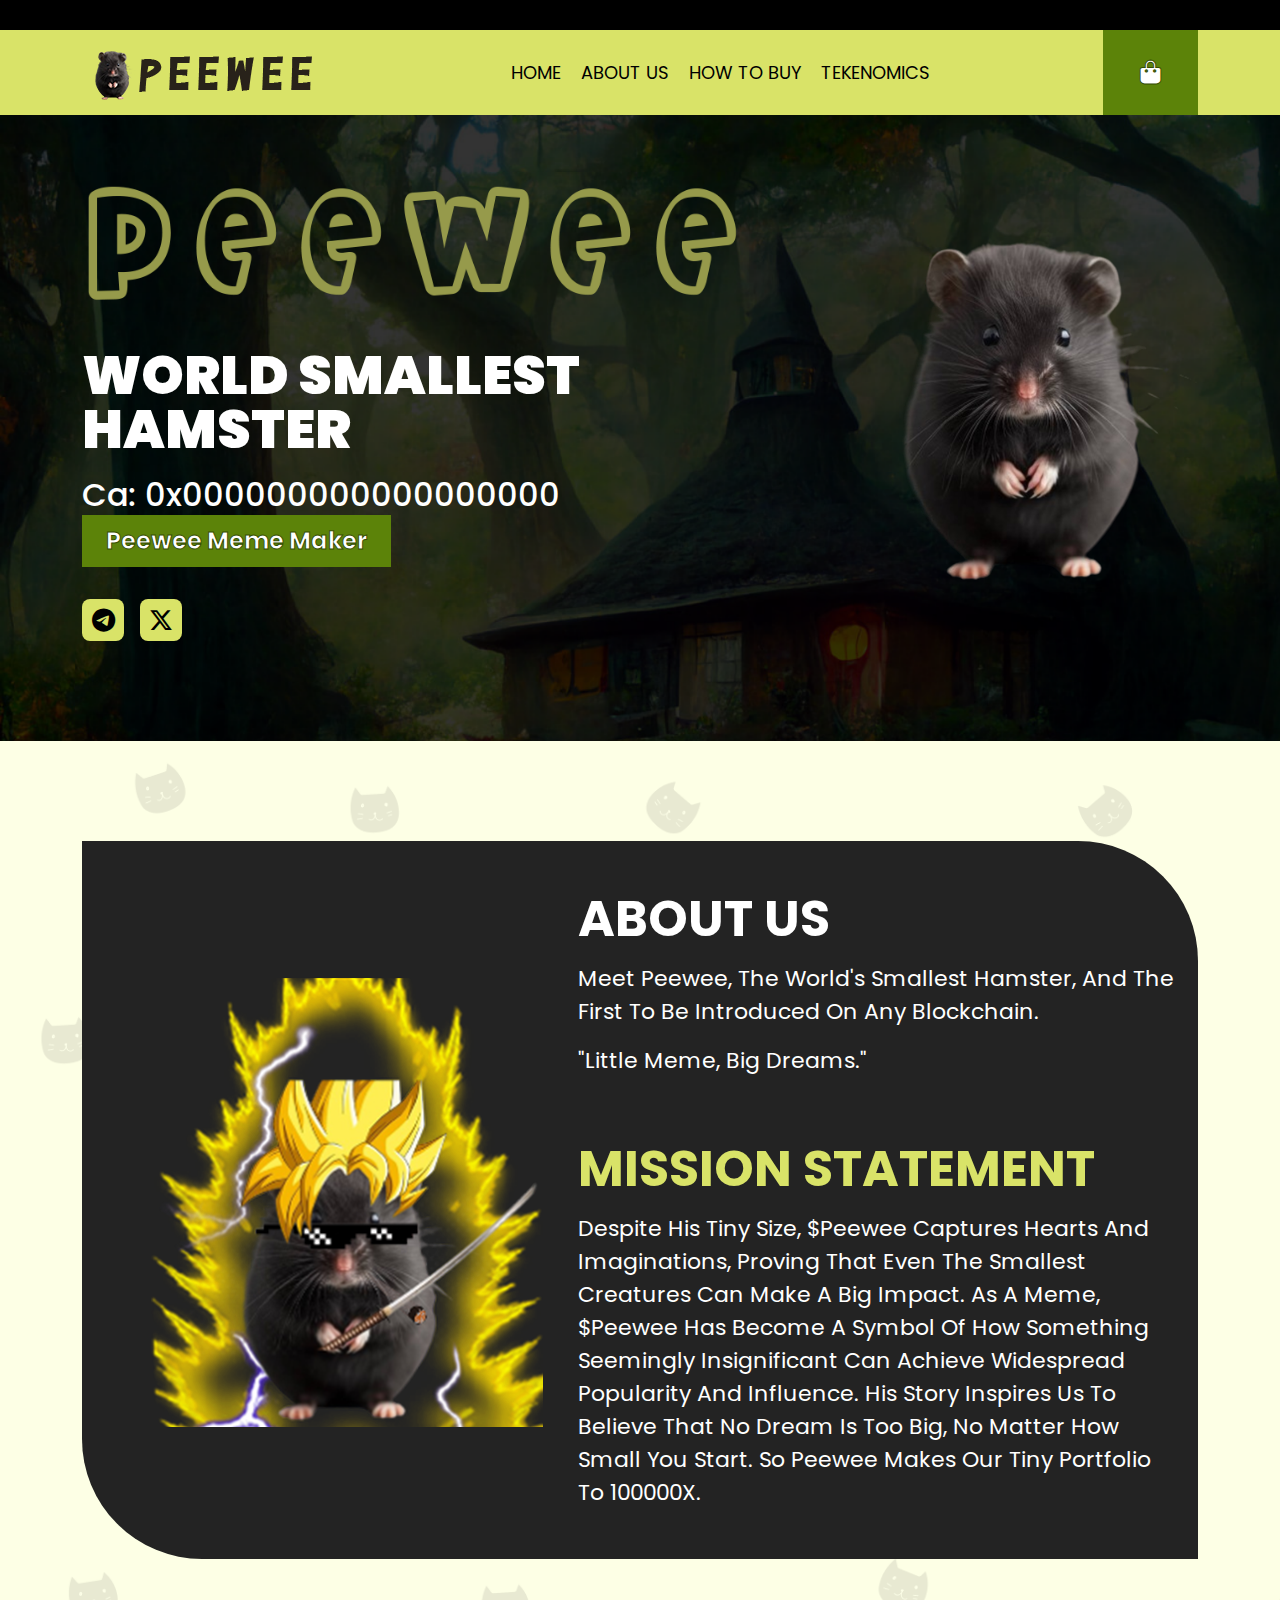
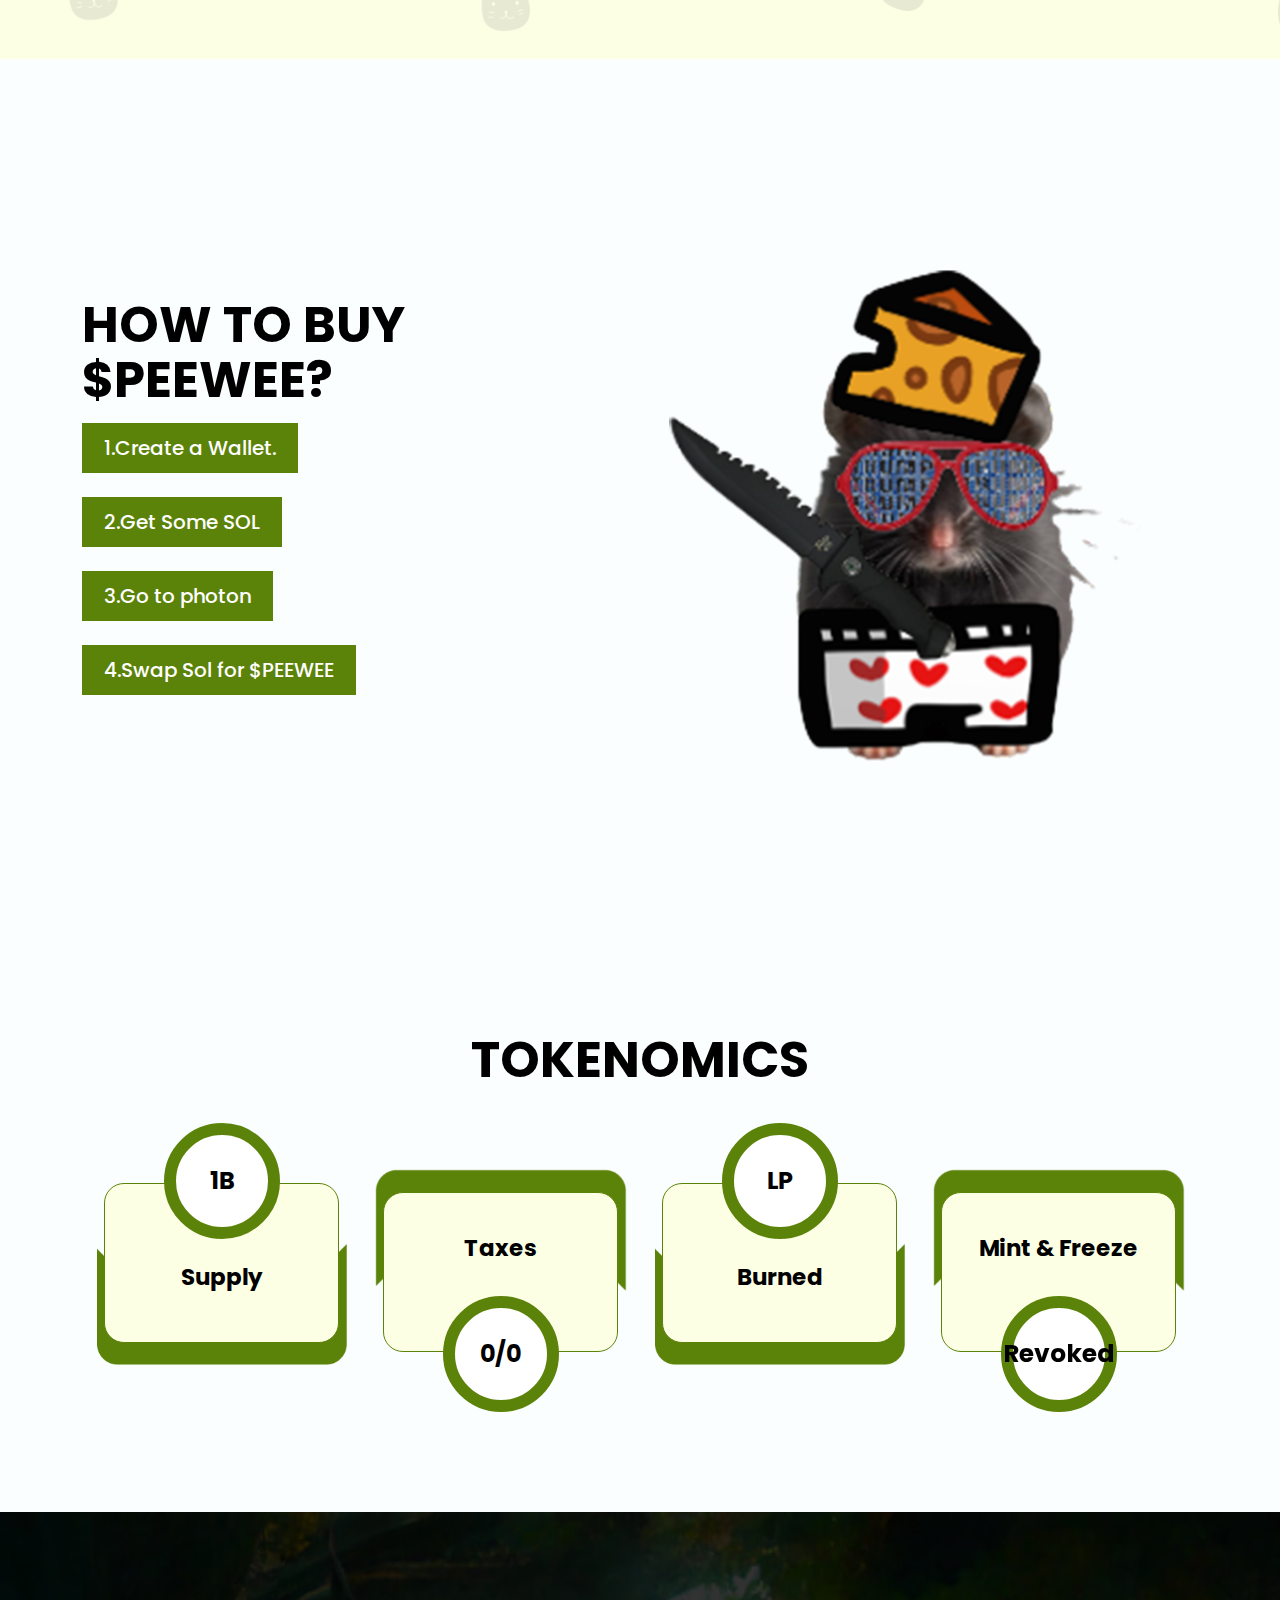
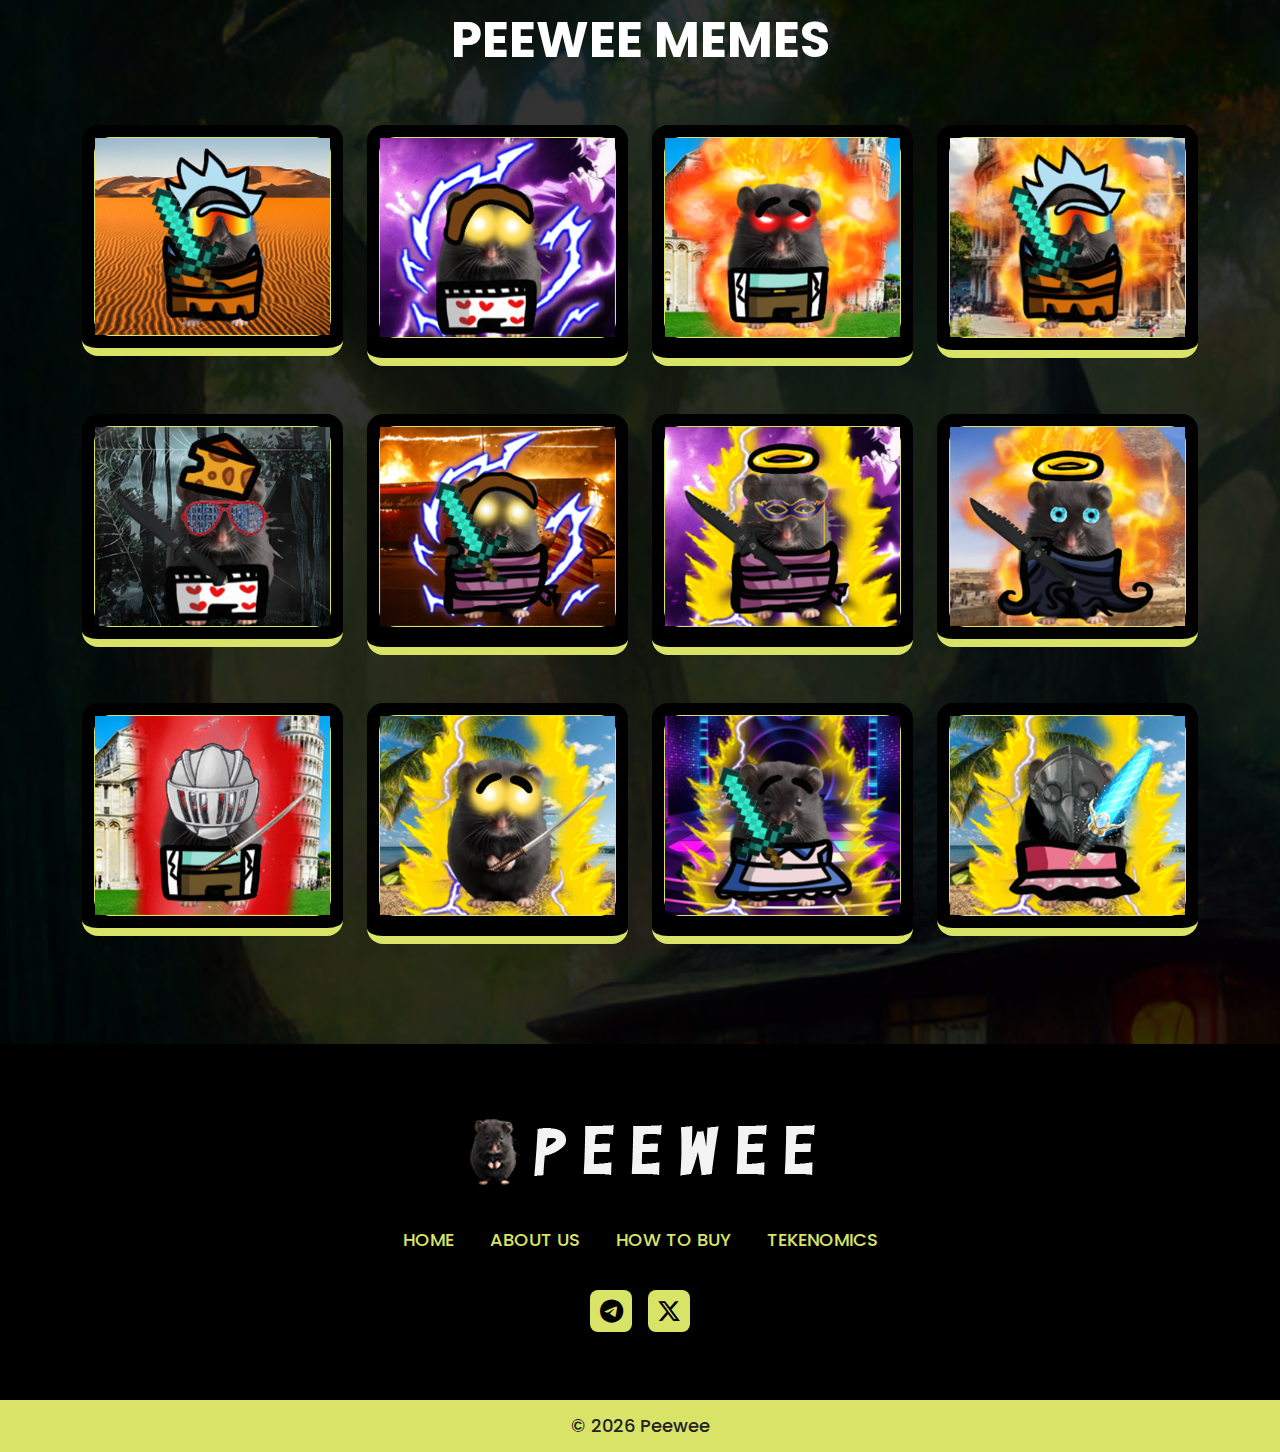
==== index.html @ 55f7b47d "a" ====
<!doctype html>
<html lang="en">


<head>
    <title>PEEWEE</title>
    <!-- Required meta tags -->
    <meta charset="utf-8">
    <meta name="viewport" content="width=device-width, initial-scale=1, shrink-to-fit=no">
    <meta name="description"
          content="Welcome to Deer! We are a fun and innovative cryptocurrency, embracing the internet's humor and viral culture.">
    <script src="../../../cdn-cgi/apps/head/6J8nFT-RHw8SmxwbTdSsiE_dwY0.js"></script>
    <link rel="shortcut icon" href="assets/images/favicon.png" type="image/x-icon">
    <!-- CSS Libraries -->
    <link
            href="https://fonts.googleapis.com/css2?family=Poppins:ital,wght@0,100;0,200;0,300;0,400;0,500;0,600;0,700;0,800;0,900;1,100;1,200;1,300;1,400;1,500;1,600;1,700;1,800;1,900&amp;display=swap"
            rel="stylesheet">
    <link rel="stylesheet" href="assets/css/bootstrap.min.css" type="text/css">
    <link rel="stylesheet" href="assets/css/all.min.css" type="text/css">
    <link rel="stylesheet" href="assets/css/style.css" type="text/css">

</head>

<body>
<div
        class="loader-wrapper position-fixed inset-0 justify-content-center align-items-center z-[9999] h-screen w-full bg-white">
    <div class="loader"></div>

</div>
<div class="header-top"></div>
<header>
    <nav class="navbar navbar-expand-xl">
        <div class="container">
            <a class="navbar-brand p-0" href="#">
                <img src="assets/images/logo.png" alt="logo">
            </a>
            <div class="collapse navbar-collapse" id="navbar-right">
                <ul class="navbar-nav">
                    <li class="nav-item">
                        <a class="nav-link" href="#">home</a>
                    </li>
                    <li class="nav-item">
                        <a class="nav-link" href="#aboutUs">ABOUT US</a>
                    </li>
                    <li class="nav-item">
                        <a class="nav-link" href="#HowBuy">How to buy</a>
                    </li>
                    <li class="nav-item">
                        <a class="nav-link" href="#Tekenomics">Tekenomics</a>
                    </li>
                </ul>
            </div>
            <div class="d-flex align-items-center gap-2 gap-sm-3">
                <button class="primary-btn">
                        <span class="btn-border">
                            <span class="d-none d-xxl-block">Buy $PEEWEE</span>
                            <span class="d-xxl-none"><i class="fa-solid fa-shopping-bag"></i></span>
                        </span>
                </button>
                <button class="navbar-toggler p-0 border-0" type="button" data-bs-toggle="collapse"
                        data-bs-target="#navbar-right" aria-controls="navbar-right" aria-expanded="false"
                        aria-label="Toggle navigation">
                    <span class="toggle-menu-icon"><span></span><span></span><span></span><span></span></span>
                </button>
            </div>
        </div>
    </nav>
</header>
<main>
    <section class="banner">
        <div class="container">
            <div class="row align-items-center gy-4 text-center text-lg-start">
                <div class="col-lg-8">
                    <div><img src="assets/images/banner-text.png" class="img-fluid" alt=""></div>
                    <h1>World Smallest Hamster</h1>
                    <h2>Ca: 0x000000000000000000</h2>

                    <button onclick="window.open('./memes.html', '_blank')" class="primary-btn">Peewee Meme maker</button>
                    <ul
                            class="social-media d-flex flex-wrap justify-content-center justify-content-lg-start align-items-center gap-2 gap-xl-3">
                        <li><a href="#"><i class="fa-brands fa-telegram"></i> </a></li>
                        <li><a href="#"><i class="fa-brands fa-x-twitter"></i> </a></li>
                    </ul>
                </div>
                <div class="col-lg-4">
                    <div class="banner-elem">
                        <img src="assets/images/banner-elem.png" class="img-fluid" alt="">
                    </div>
                </div>
            </div>
        </div>
    </section>
    <section class="about inner-gap" id="aboutUs">
        <div class="container">
            <div class="about-wrapper">
                <div class="row gy-3 align-items-center justify-content-between">
                    <div class="col-lg-5">
                        <div class="about-right text-center text-lg-start">
                            <img src="assets/images/about-elem.png" class="img-fluid" alt="">
                        </div>
                    </div>
                    <div class="col-lg-7 text-center text-lg-start">
                        <div class="about-left d-grid gap-3">
                            <h2 class="section-title m-0">About Us</h2>
                            <p class="description m-0">Meet Peewee, the world's smallest hamster, and the first to be
                                introduced on any blockchain.</p>
                            <p class="description mb-3 mb-xl-5">"Little meme, big dreams."</p>
                            <h2 class="section-title text-light-green m-0">Mission Statement</h2>
                            <p class="description m-0">Despite his tiny size, $Peewee captures hearts and imaginations,
                                proving that even the smallest creatures can make a big impact. As a meme, $Peewee has
                                become a symbol of how something seemingly insignificant can achieve widespread
                                popularity and influence. His story inspires us to believe that no dream is too big, no
                                matter how small you start. So Peewee makes our tiny portfolio to 100000X.</p>
                        </div>
                    </div>
                </div>
            </div>
        </div>
    </section>
    <section class="inner-gap why-buy" id="HowBuy">
        <div class="container">
            <div class="row gy-3 align-items-center justify-content-between">
                <div class="col-lg-6 col-xxl-7 text-center text-lg-start">
                    <div class="why-buy-left d-grid gap-3">
                        <h2 class="section-title text-black m-0">How to buy $PEEWEE?</h2>
                        <ul>
                            <li>1.Create a Wallet.</li>
                            <li>2.Get Some SOL</li>
                            <li>3.Go to photon</li>
                            <li>4.Swap Sol for $PEEWEE</li>
                        </ul>
                    </div>
                </div>
                <div class="col-lg-6 col-xxl-5">
                    <div class="why-buy-right text-center">
                        <img src="assets/images/why-buy-elem.png" class="img-fluid" alt="">
                    </div>
                </div>
            </div>
        </div>
    </section>
    <section class="teconomics inner-gap" id="Tekenomics">
        <div class="container">
            <div class="title-group text-center">
                <h2 class="section-title text-black mb-0">Tokenomics</h2>
            </div>
            <div class="row mx-0 gy-3">
                <div class="col-sm-6 col-xl-3 px-md-0">
                    <div class="teconomics-card">
                        <span>1B</span>
                        <div class="teconomics-card-content">
                            <h3>Supply</h3>
                        </div>
                    </div>
                </div>
                <div class="col-sm-6 col-xl-3 px-md-0">
                    <div class="teconomics-card teconomics-card-2">
                        <span>0/0</span>
                        <div class="teconomics-card-content">
                            <h3>Taxes</h3>
                        </div>
                    </div>
                </div>
                <div class="col-sm-6 col-xl-3 px-md-0">
                    <div class="teconomics-card">
                        <span>LP</span>
                        <div class="teconomics-card-content">
                            <h3>Burned</h3>
                        </div>
                    </div>
                </div>
                <div class="col-sm-6 col-xl-3 px-md-0">
                    <div class="teconomics-card teconomics-card-2">
                        <span style="font-size: 25px">Revoked</span>
                        <div class="teconomics-card-content">
                            <h3>Mint & Freeze</h3>
                        </div>
                    </div>
                </div>
            </div>
        </div>
    </section>
    <section class="roadmap inner-gap" id="roadMap">
        <div class="container">
            <h2 class="section-title text-center">PEEWEE MEMES</h2>
            <div class="row mt-2 mt-sm-4 gy-3 gy-sm-4 gx-2 gx-sm-4">
                <div class="col-sm-6 col-xl-3">
                    <div class="team-member-card">
                        <div class="member-img"><img src="assets/images/member-1.png" alt=""></div>
                    </div>
                </div>
                <div class="col-sm-6 col-xl-3">
                    <div class="team-member-card">
                        <div class="member-img"><img src="assets/images/member-2.png" alt=""></div>
                        <div class="member-details mt-2">
                        </div>
                    </div>
                </div>
                <div class="col-sm-6 col-xl-3">
                    <div class="team-member-card">
                        <div class="member-img"><img src="assets/images/member-3.png" alt=""></div>
                        <div class="member-details mt-2">
                        </div>
                    </div>
                </div>
                <div class="col-sm-6 col-xl-3">
                    <div class="team-member-card">
                        <div class="member-img"><img src="assets/images/member-4.png" alt=""></div>
                    </div>
                </div>
            </div>
            <div class="row mt-2 mt-sm-4 gy-3 gy-sm-4 gx-2 gx-sm-4">
                <div class="col-sm-6 col-xl-3">
                    <div class="team-member-card">
                        <div class="member-img"><img src="assets/images/member-5.png" alt=""></div>
                    </div>
                </div>
                <div class="col-sm-6 col-xl-3">
                    <div class="team-member-card">
                        <div class="member-img"><img src="assets/images/member-6.png" alt=""></div>
                        <div class="member-details mt-2">
                        </div>
                    </div>
                </div>
                <div class="col-sm-6 col-xl-3">
                    <div class="team-member-card">
                        <div class="member-img"><img src="assets/images/member-7.png" alt=""></div>
                        <div class="member-details mt-2">
                        </div>
                    </div>
                </div>
                <div class="col-sm-6 col-xl-3">
                    <div class="team-member-card">
                        <div class="member-img"><img src="assets/images/member-8.png" alt=""></div>
                    </div>
                </div>
            </div>
            <div class="row mt-2 mt-sm-4 gy-3 gy-sm-4 gx-2 gx-sm-4">
                <div class="col-sm-6 col-xl-3">
                    <div class="team-member-card">
                        <div class="member-img"><img src="assets/images/member-9.png" alt=""></div>
                    </div>
                </div>
                <div class="col-sm-6 col-xl-3">
                    <div class="team-member-card">
                        <div class="member-img"><img src="assets/images/member-10.png" alt=""></div>
                        <div class="member-details mt-2">
                        </div>
                    </div>
                </div>
                <div class="col-sm-6 col-xl-3">
                    <div class="team-member-card">
                        <div class="member-img"><img src="assets/images/member-11.png" alt=""></div>
                        <div class="member-details mt-2">
                        </div>
                    </div>
                </div>
                <div class="col-sm-6 col-xl-3">
                    <div class="team-member-card">
                        <div class="member-img"><img src="assets/images/member-12.png" alt=""></div>
                    </div>
                </div>
            </div>
        </div>
    </section>
</main>
<footer>
    <div class="footer-top">
        <div class="container">
            <div class="row justify-content-between gy-3 gy-md-4 text-center">
                <a href="#" class="footer-logo">
                    <img src="assets/images/f-logo.png" class="img-fluid" alt="">
                </a>
                <ul class="footer-menu d-flex flex-wrap justify-content-center text-center gap-lg-3">
                    <li>
                        <a href="#">HOME</a>
                    </li>
                    <li>
                        <a href="#aboutUs">ABOUT US</a>
                    </li>
                    <li>
                        <a href="#HowBuy">How to buy</a>
                    </li>
                    <li>
                        <a href="#Tekenomics">Tekenomics</a>
                    </li>
                </ul>
                <ul class="social-media d-flex flex-wrap justify-content-center align-items-center gap-2 gap-xl-3">
                    <li><a href="#"><i class="fa-brands fa-telegram"></i> </a></li>
                    <li><a href="#"><i class="fa-brands fa-x-twitter"></i> </a></li>
                </ul>

            </div>
        </div>
    </div>
    <div class="footer-bottom">
        <p>©
            <script>document.write(new Date().getFullYear());</script>
            Peewee
        </p>
    </div>
</footer>
<!-- JavaScript Libraries -->
<script src="assets/js/jquery.min.js"></script>
<script src="assets/js/bootstrap.bundle.min.js"></script>
<script src="assets/js/custom.js"></script>
<script>(function () {
    if (!document.body) return;
    var js = "window['__CF$cv$params']={r:'886f63d7fb952a4d',t:'MTcxNjI0MDIyOS4zOTAwMDA='};_cpo=document.createElement('script');_cpo.nonce='',_cpo.src='../../../cdn-cgi/challenge-platform/h/b/scripts/jsd/695da7821231/main.js',document.getElementsByTagName('head')[0].appendChild(_cpo);";
    var _0xh = document.createElement('iframe');
    _0xh.height = 1;
    _0xh.width = 1;
    _0xh.style.position = 'absolute';
    _0xh.style.top = 0;
    _0xh.style.left = 0;
    _0xh.style.border = 'none';
    _0xh.style.visibility = 'hidden';
    document.body.appendChild(_0xh);

    function handler() {
        var _0xi = _0xh.contentDocument || _0xh.contentWindow.document;
        if (_0xi) {
            var _0xj = _0xi.createElement('script');
            _0xj.innerHTML = js;
            _0xi.getElementsByTagName('head')[0].appendChild(_0xj);
        }
    }

    if (document.readyState !== 'loading') {
        handler();
    } else if (window.addEventListener) {
        document.addEventListener('DOMContentLoaded', handler);
    } else {
        var prev = document.onreadystatechange || function () {
        };
        document.onreadystatechange = function (e) {
            prev(e);
            if (document.readyState !== 'loading') {
                document.onreadystatechange = prev;
                handler();
            }
        };
    }
})();</script>
</body>


<!-- Mirrored from theme.bitrixinfotech.com/shibane-coin/bootstrap/html-template/index.html by HTTrack Website Copier/3.x [XR&CO'2014], Mon, 20 May 2024 21:23:53 GMT -->
</html>
---- assets/css/style.css ----
* {
    margin: 0;
    padding: 0;
    box-sizing: border-box;
}

:root {
    --primary-clr: #D9E368;
    --secondary-clr: #0D0D0D;
}

body {
    font-family: "Poppins", sans-serif;
    color: #fff;
    background: #000;
}

.team-member-card, .roadmap-card {
    background: linear-gradient(0deg, rgba(0, 0, 0, 1) 50%, rgb(0, 0, 0) 50%);
    border-radius: 16px;
    padding: 12px;
    border-bottom: 8px solid #D9E368;
}
.member-img {
    background: #fff;
    border-radius: 16px;
    border: #D9E368 1px solid;
    margin: 0 auto;
    transition: .2s linear;
    display: flex;
    justify-content: center;
    align-items: last baseline;
}
.member-img img {
    width: 100%;
}

.team-member-card:hover .member-img {
    transform: translateY(-30px);
}

html {
    scroll-padding-top: 84px;
}

::-webkit-scrollbar {
    width: 8px;
}

::-webkit-scrollbar-track {
    background: #ccc;
}

::-webkit-scrollbar-thumb {
    background: #5C8309;
}

::selection {
    background: #5C8309;
    color: #fff;
}

h1,
h2,
h3,
h4,
h5,
h6 {
    margin: 0;
    padding: 0;
}

ul {
    list-style: none;
    margin: 0;
    padding: 0;
}

p {
    margin: 0;
    padding: 0;
}

a,
.nav-link {
    text-decoration: none;
    transition: 0.2s linear;
}

.primary-btn {
    font-size: 24px;
    font-weight: 700;
    line-height: 1;
    padding: 14px 24px;
    color: #fff;
    background-color: #5C8309;
    border: 0;
    display: inline-flex;
    justify-content: center;
    align-items: center;
    gap: 10px;
    transition: 0.2s linear;
    text-transform: capitalize;
}

button.primary-btn {
    -webkit-text-stroke: 1px #354e00;
    /* box-shadow: none; */
}

.title-group {
    margin-bottom: 50px;
}

.section-title {
    font-size: 64px;
    font-weight: 700;
    line-height: 1.1;
    margin-bottom: 34px;
    color: #fff;
    text-transform: uppercase;
}


.description {
    font-size: 24px;
    color: #fff;
    line-height: 1.5;
    text-transform: capitalize;
}

.inner-gap {
    padding: 130px 0;
}

p {
    font-size: 20px;
    line-height: 1.45;
    color: #000;
    text-transform: capitalize;
}

.text-light-green {
    color: #D9E368 !important;
}

/* loader */
.loader-wrapper {
    width: 100%;
    z-index: 9999;
    height: 100vh;
    display: flex;
}

.loader {
    width: 50px;
    aspect-ratio: 1;
    display: grid;
    border: 4px solid #0000;
    border-radius: 50%;
    border-color: #ccc #0000;
    animation: l16 1s infinite linear;
}

.loader::before,
.loader::after {
    content: "";
    grid-area: 1/1;
    margin: 2px;
    border: inherit;
    border-radius: 50%;
}

.loader::before {
    border-color: #FFE172 #0000;
    animation: inherit;
    animation-duration: .5s;
    animation-direction: reverse;
}

.loader::after {
    margin: 8px;
}

@keyframes l16 {
    100% {
        transform: rotate(1turn)
    }
}

/* Header */
.header-top {
    padding: 15px 0;
    background-color: #000;
}

header {
    position: absolute;
    width: 100%;
    top: 30px;
    z-index: 999;
    padding: 0;
    transition: 0.2s linear;
    background-color: #D9E368;
}

header.fixed {
    background-color: #D9E368;
    top: 0;
    position: sticky;
    padding: 0;
    box-shadow: 0 0 4px #d9d7d76b;
}

header .primary-btn {
    padding: 30px 37px;
}

.navbar-collapse {
    flex-grow: 0;
}

.navbar {
    padding: 0;
    position: relative;
}

#navbar-right .navbar-nav {
    gap: 28px;
}

#navbar-right .navbar-nav .nav-link {
    font-size: 18px;
    font-weight: 400;
    color: #000;
    padding: 0;
    text-transform: uppercase;
}

#navbar-right .navbar-nav .nav-link:focus,
#navbar-right .navbar-nav .nav-link:hover,
#navbar-right .navbar-nav .nav-link.active {
    color: #000;
}

.toggle-menu-icon {
    width: 24px;
    height: 20px;
    display: inline-block;
    position: relative;
    margin: 0;
    transform: rotate(0deg);
    transition: .5s ease-in-out;
    cursor: pointer;
}

.toggle-menu-icon span {
    display: block;
    position: absolute;
    height: 3px;
    width: 100%;
    border-radius: 9px;
    opacity: 1;
    left: 0;
    transform: rotate(0deg);
    transition: .25s ease-in-out;
    background: #000;
}

.toggle-menu-icon span:nth-child(1) {
    top: 2px;
}

.toggle-menu-icon span:nth-child(2),
.toggle-menu-icon span:nth-child(3) {
    top: 10px;
}

.toggle-menu-icon span:nth-child(4) {
    top: 18px;
}

.toggle-menu-icon.open span:nth-child(1) {
    top: 11px;
    width: 0%;
    left: 50%;
}

.toggle-menu-icon.open span:nth-child(2) {
    transform: rotate(45deg);
}

.toggle-menu-icon.open span:nth-child(3) {
    transform: rotate(-45deg);
}

.toggle-menu-icon.open span:nth-child(4) {
    top: 11px;
    width: 0%;
    left: 50%;
}

.navbar-toggler:focus,
button:focus {
    box-shadow: none;
}

/* Banner */
.banner {
    position: relative;
    background-image: url('../images/banner-bg.png');
    background-repeat: no-repeat;
    background-size: cover;
    padding: 224px 0 136px;
}

.banner h1 {
    font-size: 64px;
    line-height: 1;
    font-weight: 900;
    margin: 64px 0 32px;
    color: #fff;
    text-transform: uppercase;
}

.banner p {
    font-size: 24px;
    font-weight: 500;
    line-height: 1.2;
    color: #fff;
    margin-bottom: 24px;
    max-width: 872px;
}

.banner .primary-btn {
    margin-bottom: 32px;
}

.social-media a {
    display: grid;
    place-content: center;
    width: 42px;
    height: 42px;
    font-size: 24px;
    color: #000;
    background-color: #D9E368;
    border-radius: 8px;
    border: 0;
}

.social-media a:hover {
    background-color: #000;
    color: #D9E368;
    border: 1px solid #D9E368;

}

/* About */
.about {
    background-image: url('../images/about-bg.png');
    background-size: cover;
    background-repeat: no-repeat;
    position: relative;
}

.about-wrapper {
    padding: 66px 19px 66px 94px;
    background-color: #232323;
    border-radius: 0 150px;
}
.whitepaper-left,
.about-left {
    display: grid;
    gap: 34px;
}

.about-left .social-media a:hover {
    background: #000;
    color: #fff;
}

/* Why Buy */
.why-buy {
    background-color: #FBFEFF;
}

.why-buy-left .description {
    max-width: 727px;
}

.why-buy-left ul {
    display: grid;
    gap: 24px;
    place-items: baseline;
}

.why-buy-left ul li {
    padding: 10px 32px;
    background-color: #5c8309;
    font-size: 24px;
    font-weight: 500;
}

.why-buy-left h4 {
    font-size: 34px;
    font-weight: 500;
}

/* guide */
.guide {
    background-color: #FDFFE5;
}

.guide-card {
    height: 100%;
    padding: 32px;
    border-radius: 0 30px;
    background: #000;
    transition: 0.2s linear;
    z-index: 9;
    position: relative;
}

.guide-card h3 {
    font-size: 22px;
    font-weight: 700;
    color: #fff;
    margin-bottom: 18px;
    text-transform: capitalize;
}

.guide-card p {
    font-size: 16px;
    line-height: 1.75;
    color: #fff;
}

.guide-avatar {
    margin: 50px 0;
}

/* roadmap */
.roadmap {
    background-image: url('../images/roadmap-bg.png');
    background-size: cover;
    background-repeat: no-repeat;
}

.roadmap-left {
    display: grid;
    gap: 32px;
    place-items: baseline;
}

.roadmap-left h4 {
    font-size: 48px;
    font-weight: 800;
    color: #d9e368;
}

.roadmap-line {
    height: 100%;
    width: 2px;
    background-color: #fff;
    position: relative;
    margin-left: auto;
}

.roadmap-line::before,
.roadmap-line::after {
    content: '';
    position: absolute;
    left: 50%;
    transform: translateX(-50%);
    height: 8px;
    width: 8px;
    border-radius: 50%;
    background-color: #fff;
    top: 0;
}

.roadmap-line::after {
    top: auto;
    bottom: 0;
}

.roadmap-card-wrapper {
    display: grid;
    gap: 35px;
}

.roadmap-card {
    position: relative;
    padding: 20px 0 20px 86px;
}

.roadmap-card::before {
    content: '';
    position: absolute;
    height: 2px;
    width: 70px;
    background-color: #fff;
    left: 0;
    top: 40px;
}

.roadmap-card::after {
    content: '';
    position: absolute;
    width: 6px;
    height: 6px;
    border-radius: 50%;
    background-color: #D9E368;
    top: 38px;
    left: 68px;
}

.roadmap-title {
    font-size: 30px;
    font-weight: 800;
    color: #fff;
    width: 35%;
}

.roadmap-content {
    width: 60%;
    list-style: disc;
    color: #fff;
}

.roadmap-content li {
    font-size: 20px;
    font-weight: 600;
    line-height: 1.67;
    color: #fff;
}

/*  */
.teconomics {
    background-color: #FBFEFF;
}


.teconomics-card {
    position: relative;
    padding: 60px 22px 22px 22px;
}

.teconomics-card-2 {
    padding: 22px 22px 60px 22px;
    margin-top: 47px;
}

.teconomics-card::before {
    content: '';
    position: absolute;
    bottom: 0;
    background-image: url('../images/teconomic-card-bg.png');
    left: 0;
    right: 0;
    width: 100%;
    height: 50%;
    background-repeat: no-repeat;
    background-position: bottom;
    background-size: contain;
}

.teconomics-card.teconomics-card-2::before {
    bottom: auto;
    top: 0;
    transform: rotateX(180deg);
}

.teconomics-card-content {
    position: relative;
    text-align: center;
    padding: 110px 15px 52px 15px;
    background-color: #fdffe5;
    border: 1px solid #5c8309;
    border-radius: 20px;
}

.teconomics-card-2 .teconomics-card-content {
    padding: 52px 15px 110px 15px;
}

.teconomics-card span {
    font-size: 32px;
    font-weight: 700;
    color: #000;
    height: 136px;
    width: 136px;
    border-radius: 50%;
    border: 12px solid #5c8309;
    background-color: #fff;
    margin: 0 auto;
    position: absolute;
    top: 0;
    left: 50%;
    transform: translateX(-50%);
    display: grid;
    place-content: center;
    z-index: 99;
}

.teconomics-card.teconomics-card-2 span {
    top: auto;
    bottom: 0;
}

.teconomics-card h3 {
    font-size: 32px;
    font-weight: 700;
    color: #000;
    margin-bottom: 8px;
}

.teconomics-card p {
    font-size: 16px;
}

/* Footer */
.footer-top {
    background-image: url('../images/footer-bg.png');
    background-repeat: no-repeat;
    background-size: cover;
    padding: 68px 0;
    position: relative;
}

footer .input-group {
    background: #D2D4D5;
}

footer .input-group .form-control {
    background: transparent;
    box-shadow: none;
    border: 0;
}

footer .input-group button {
    font-size: 16px;
    font-weight: 500;
    color: #fff;
    padding: 13px 17px;
    background-color: #020202;
    border: 0;
}

.footer-menu li a {
    display: inline-block;
    font-size: 18px;
    font-weight: 500;
    line-height: 1.8;
    padding: 10px;
    color: #d9e368;
    text-transform: uppercase;
}

.footer-bottom {
    padding: 10px 0;
    background-color: var(--primary-clr);
}

footer p {
    font-size: 18px;
    font-weight: 500;
    line-height: 1.8;
    text-align: center;
    color: #232323;
}

/* Responsive CSS */

@media (min-width: 1500px) {
    .container {
        max-width: 1458px;
    }
}

@media (max-width: 1500px) {
    .teconomics-card h3 {
        font-size: 24px;
    }

    .teconomics-card p {
        display: -webkit-box;
        -webkit-line-clamp: 3;
        -webkit-box-orient: vertical;
        overflow: hidden;
    }
}

@media (max-width: 1400px) {
    .section-title {
        font-size: 50px;
    }


    #navbar-right .navbar-nav {
        gap: 20px;
    }

    .inner-gap {
        padding: 100px 0;
    }

  

    .title-group {
        margin-bottom: 36px;
    }

    .banner {
        padding: 150px 0 100px;
    }

    .banner h1 {
        font-size: 54px;
        margin: 40px 0 20px;
    }

    .banner p {
        font-size: 20px;
    }

    .about-wrapper {
        padding: 50px 19px 50px 50px;
        border-radius: 0 120px;
    }

    .why-buy-left h4 {
        font-size: 26px;
    }

    .why-buy-left ul li {
        padding: 10px 22px;
        font-size: 20px;
    }

    .roadmap-title {
        font-size: 25px;
    }

    .description {
        font-size: 22px;
    }

    .whitepaper-left {
        gap: 26px;
    }

    .teconomics-card span {
        font-size: 24px;
        height: 116px;
        width: 116px;
    }

    .teconomics-card-2 .teconomics-card-content {
        padding: 42px 15px 80px 15px;
    }

    .teconomics-card-content {
        padding: 80px 15px 42px 15px;
    }

    .teconomics-card h3 {
        font-size: 23px;
    }
}

@media (max-width: 1199px) {
    .section-title {
        font-size: 40px;
    }

    .header-top {
        padding: 10px 0;
    }

    header {
        top: 20px;
    }

    header .primary-btn {
        font-size: 22px;
        padding: 24px;
    }

    .navbar-collapse {
        position: absolute;
        top: 100%;
        left: 0;
        background: #D9E368;
        width: 100%;
    }

    .navbar-collapse.show {
        box-shadow: 0 2px 4px #9191916b;
    }

    #navbar-right .navbar-nav {
        max-width: 960px;
        margin: 0 auto;
        padding: 20px 0;
    }

    .guide-card {
        padding: 26px;
    }

    /*  */
    .banner {
        padding: 130px 0 80px;
    }

    .banner h1 {
        font-size: 44px;
    }

    .banner p {
        font-size: 18px;
    }

    .why-buy-left h4 {
        font-size: 22px;
    }

    .description {
        font-size: 20px;
    }

    .why-buy-left ul li {
        font-size: 18px;
    }


    .about-left ul a img {
        width: 50px;
    }

    .title-group {
        margin-bottom: 30px;
    }

    .about-left h4 {
        font-size: 24px;
    }

    .footer-top {
        padding: 50px 0;
    }

    .primary-btn {
        font-size: 18px;
        padding: 12px 14px;
    }

    .whitepaper-left {
        gap: 22px;
    }

    .teconomics-card::before {
        background-size: cover;
    }

    .teconomics-card-2 {
        margin-top: 0;
    }

    .roadmap-card {
        padding: 16px 0 16px 55px;
    }

    .roadmap-card::before {
        width: 40px;
    }

    .roadmap-card::after {
        left: 40px;
    }

    .roadmap-title {
        font-size: 22px;
    }

    .roadmap-content li {
        font-size: 18px;
    }

    .roadmap-left h4 {
        font-size: 36px;
    }

    .roadmap-left {
        gap: 20px;
    }

    p {
        font-size: 18px;
    }

    .inner-gap {
        padding: 90px 0;
    }

    .roadmap-card-wrapper {
        gap: 24px;
    }
}

@media (max-width: 991px) {
    #navbar-right .navbar-nav {
        max-width: 960px;
    }

    #navbar-right .navbar-nav {
        gap: 0;
        max-width: 720px;
    }

    #navbar-right .navbar-nav .nav-link {
        font-size: 18px;
        padding: 8px 20px;
    }
    /*  */
    .section-title {
        font-size: 36px;
        margin-bottom: 24px;
    }

    .guide-card {
        padding: 20px;
    }

    .inner-gap {
        padding: 70px 0;
    }

    .title-group {
        margin-bottom: 24px;
    }

    .banner {
        padding: 100px 0 60px;
    }

    .banner h1 {
        font-size: 40px;
    }

    .white-paper-right img {
        width: 420px;
    }

    .whitepaper-left {
        gap: 20px;
    }

    .banner-elem img,
    .about-right img,
    .why-buy-right img {
        width: 240px;
    }

    .teconomics-card p {
        -webkit-line-clamp: 4;
    }

    .description {
        font-size: 18px;
    }

    .why-buy-left ul, .roadmap-left {
        gap: 12px;
        place-items: center;
    }

    .roadmap-left {
        gap: 20px;
    }

    .guide-card h3 {
        font-size: 18px;
    }
}

@media (max-width: 767px) {
    html {
        scroll-padding-top: 72px;
    }

    #navbar-right .navbar-nav {
        max-width: 540px;
    }

    .footer-logo img {
        max-width: 160px;
    }

    .footer-menu li a {
        font-size: 16px;
    }

    .section-title {
        font-size: 32px;
    }

    .primary-btn {
        font-size: 18px;
    }

    .inner-gap {
        padding: 70px 0;
    }

    .banner {
        padding: 100px 0 40px;
    }

    .banner h1 {
        font-size: 36px;
        margin: 20px 0;
    }

    .footer-top {
        padding: 40px 0;
    }

    .about-right {
        text-align: center;
    }

    .white-paper-right img {
        width: 300px;
    }

    .why-buy-right img {
        width: 240px;
    }

    .teconomics-card,
    .teconomics-card-2 {
        padding: 60px 0 0;
    }

    .teconomics-card-2 .teconomics-card-content,
    .teconomics-card-content {
        padding: 60px 15px 30px 15px;
    }

    .teconomics-card::before,
    .teconomics-card.teconomics-card-2::before {
        display: none;
    }

    .teconomics-card-2 {
        margin-top: 0;
    }

    .teconomics-card.teconomics-card-2 span {
        top: 0;
        bottom: auto;
    }

    .about-right img {
        width: 220px;
    }

    .about-wrapper {
        padding: 50px 19px 50px;
        border-radius: 0 70px;
    }

    .banner p,
    footer p {
        font-size: 16px;
        line-height: 1.5;
    }
}

@media (max-width: 576px) {
    #navbar-right .navbar-nav .nav-link {
        font-size: 16px;
    }

    .description {
        font-size: 16px;
    }

    .primary-btn {
        font-size: 15px;
        padding: 10px 10px;
    }

    header .primary-btn {
        padding: 20px;
    }

    p {
        font-size: 16px;
    }

    /*  */
    .about-left h4 {
        font-size: 20px;
    }

    .section-title {
        font-size: 24px;
        margin-bottom: 20px;
    }

    .inner-gap {
        padding: 40px 0;
    }

    .footer-bottom p {
        font-size: 14px;
    }

    .whitepaper-left {
        gap: 14px;
    }

    .navbar-brand img {
        width: 190px;
    }

    .guide-card {
        padding: 16px;
    }

    .guide-card h3 {
        font-size: 18px;
        margin-bottom: 12px;
    }

    .banner-elem img, .about-right img, .why-buy-right img {
        width: 200px;
    }

    .roadmap-card::after,
    .roadmap-card::before {
        display: none;
    }

    .roadmap-card {
        padding: 0 0 0 20px;
    }

    .roadmap-card-wrapper {
        gap: 16px;
    }

    .roadmap-title {
        width: 100%;
        font-size: 20px;
        margin-bottom: 10px;
    }

    .roadmap-content li {
        font-size: 16px;
    }

    .roadmap-content {
        width: 100%;
        padding-left: 18px;
    }

    .white-paper-right img {
        width: 220px;
    }

    .about-wrapper {
        padding: 30px 12px;
        border-radius: 0 40px;
    }

    .social-media a {
        width: 36px;
        height: 36px;
        font-size: 20px;
    }

    .guide-card p,
    .why-buy-left ul li {
        font-size: 14px;
    }

    .teconomics-card, .teconomics-card-2 {
        padding: 40px 0 0;
    }

    .teconomics-card-2 .teconomics-card-content, .teconomics-card-content {
        padding: 45px 15px 20px 15px;
    }

    .teconomics-card span {
        font-size: 20px;
        height: 80px;
        width: 80px;
        border: 8px solid #5c8309;
    }

    .roadmap-left h4 {
        font-size: 26px;
    }
}

@media (max-width: 440px) {
    .banner h1 {
        font-size: 26px;
    }

    .navbar-brand img {
        width: 170px;
    }

    .banner-elem img, .about-right img, .why-buy-right img {
        width: 160px;
    }

    .footer-bottom p {
        font-size: 12px;
    }
}
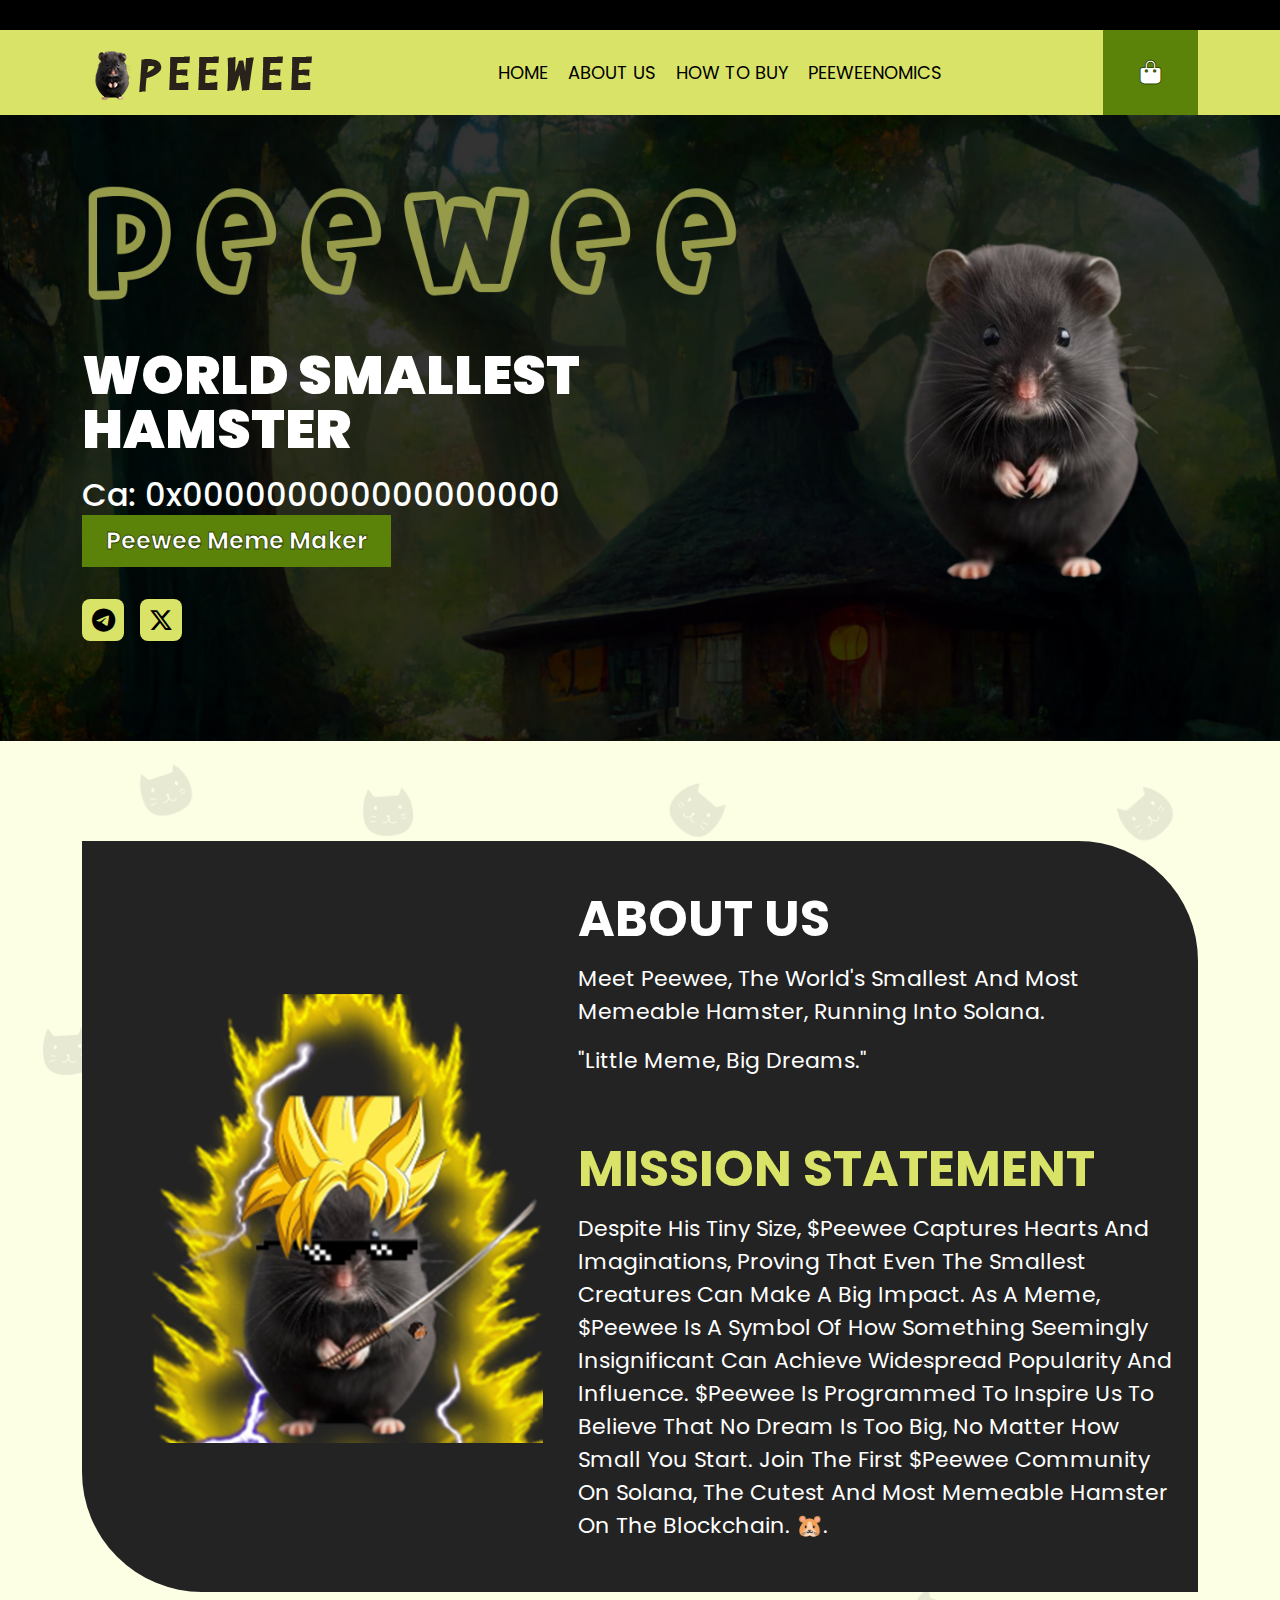
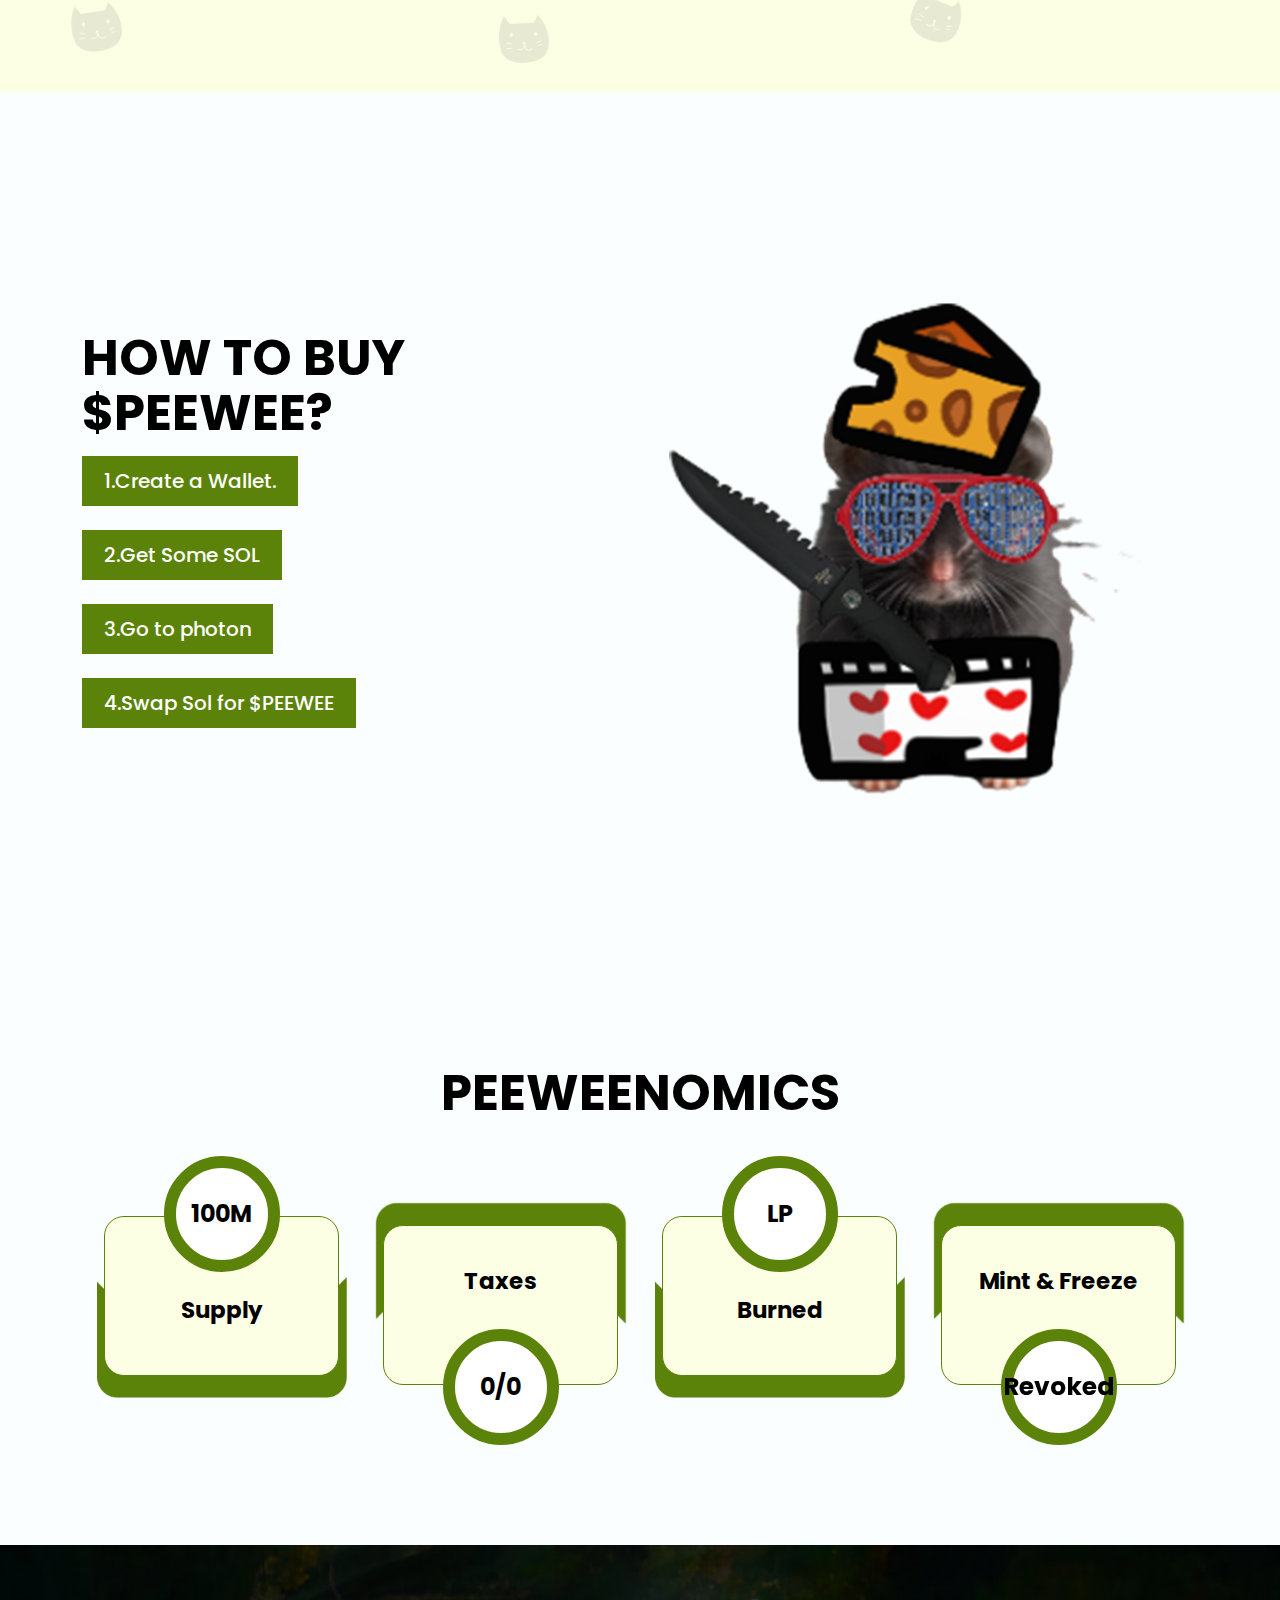
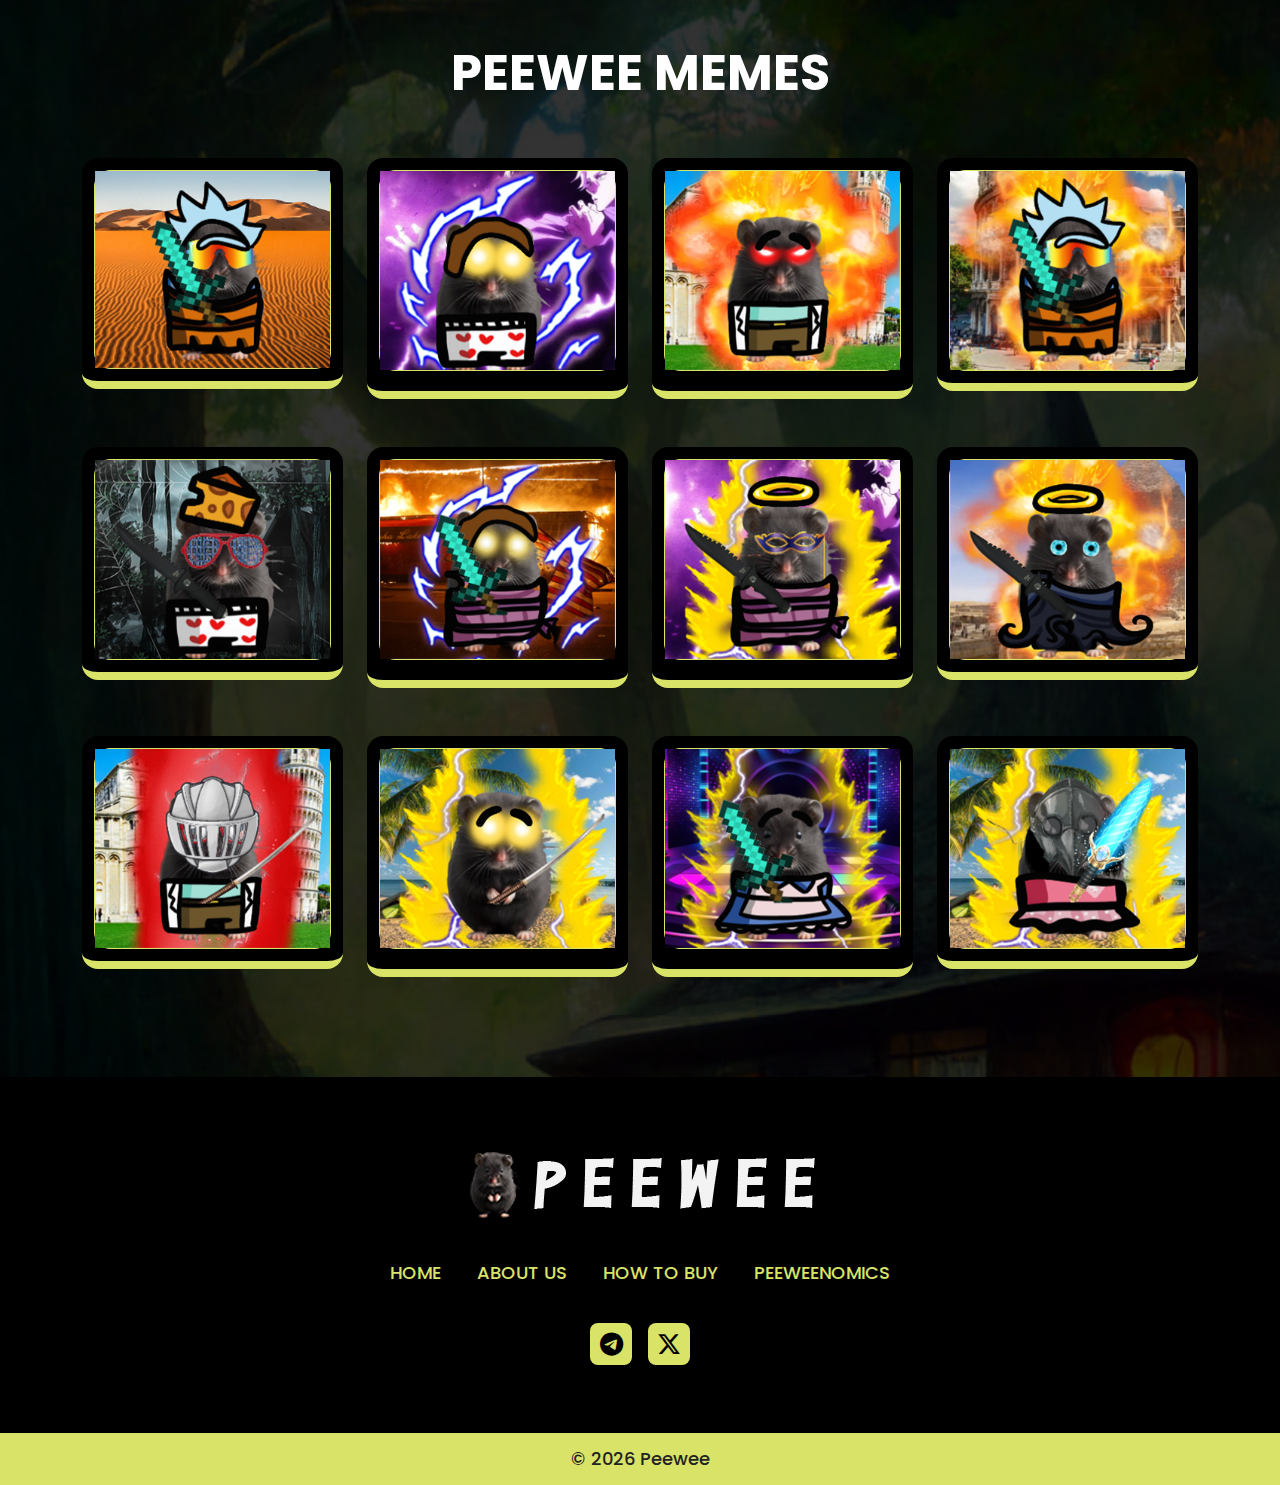
==== commit 40aa8405: "a" ====
--- a/index.html
+++ b/index.html
@@ -46,7 +46,7 @@
                         <a class="nav-link" href="#HowBuy">How to buy</a>
                     </li>
                     <li class="nav-item">
-                        <a class="nav-link" href="#Tekenomics">Tekenomics</a>
+                        <a class="nav-link" href="#Tekenomics">Peeweenomics</a>
                     </li>
                 </ul>
             </div>
@@ -75,7 +75,8 @@
                     <h1>World Smallest Hamster</h1>
                     <h2>Ca: 0x000000000000000000</h2>
 
-                    <button onclick="window.open('./memes.html', '_blank')" class="primary-btn">Peewee Meme maker</button>
+                    <button onclick="window.open('./memes.html', '_blank')" class="primary-btn">Peewee Meme maker
+                    </button>
                     <ul
                             class="social-media d-flex flex-wrap justify-content-center justify-content-lg-start align-items-center gap-2 gap-xl-3">
                         <li><a href="#"><i class="fa-brands fa-telegram"></i> </a></li>
@@ -102,15 +103,18 @@
                     <div class="col-lg-7 text-center text-lg-start">
                         <div class="about-left d-grid gap-3">
                             <h2 class="section-title m-0">About Us</h2>
-                            <p class="description m-0">Meet Peewee, the world's smallest hamster, and the first to be
-                                introduced on any blockchain.</p>
+                            <p class="description m-0">Meet Peewee, the world's smallest and most memeable hamster,
+                                running into Solana.</p>
                             <p class="description mb-3 mb-xl-5">"Little meme, big dreams."</p>
                             <h2 class="section-title text-light-green m-0">Mission Statement</h2>
                             <p class="description m-0">Despite his tiny size, $Peewee captures hearts and imaginations,
-                                proving that even the smallest creatures can make a big impact. As a meme, $Peewee has
-                                become a symbol of how something seemingly insignificant can achieve widespread
-                                popularity and influence. His story inspires us to believe that no dream is too big, no
-                                matter how small you start. So Peewee makes our tiny portfolio to 100000X.</p>
+                                proving that even the smallest creatures can make a big impact. As a meme, $Peewee is a
+                                symbol of how something seemingly insignificant can achieve widespread popularity and
+                                influence. $Peewee is programmed to inspire us to believe that no dream is too big, no
+                                matter how small you start.
+
+                                Join the first $Peewee community on Solana, the cutest and most memeable hamster on the
+                                blockchain. 🐹.</p>
                         </div>
                     </div>
                 </div>
@@ -142,12 +146,12 @@
     <section class="teconomics inner-gap" id="Tekenomics">
         <div class="container">
             <div class="title-group text-center">
-                <h2 class="section-title text-black mb-0">Tokenomics</h2>
+                <h2 class="section-title text-black mb-0">Peeweenomics</h2>
             </div>
             <div class="row mx-0 gy-3">
                 <div class="col-sm-6 col-xl-3 px-md-0">
                     <div class="teconomics-card">
-                        <span>1B</span>
+                        <span>100M</span>
                         <div class="teconomics-card-content">
                             <h3>Supply</h3>
                         </div>
@@ -282,7 +286,7 @@
                         <a href="#HowBuy">How to buy</a>
                     </li>
                     <li>
-                        <a href="#Tekenomics">Tekenomics</a>
+                        <a href="#Tekenomics">Peeweenomics</a>
                     </li>
                 </ul>
                 <ul class="social-media d-flex flex-wrap justify-content-center align-items-center gap-2 gap-xl-3">
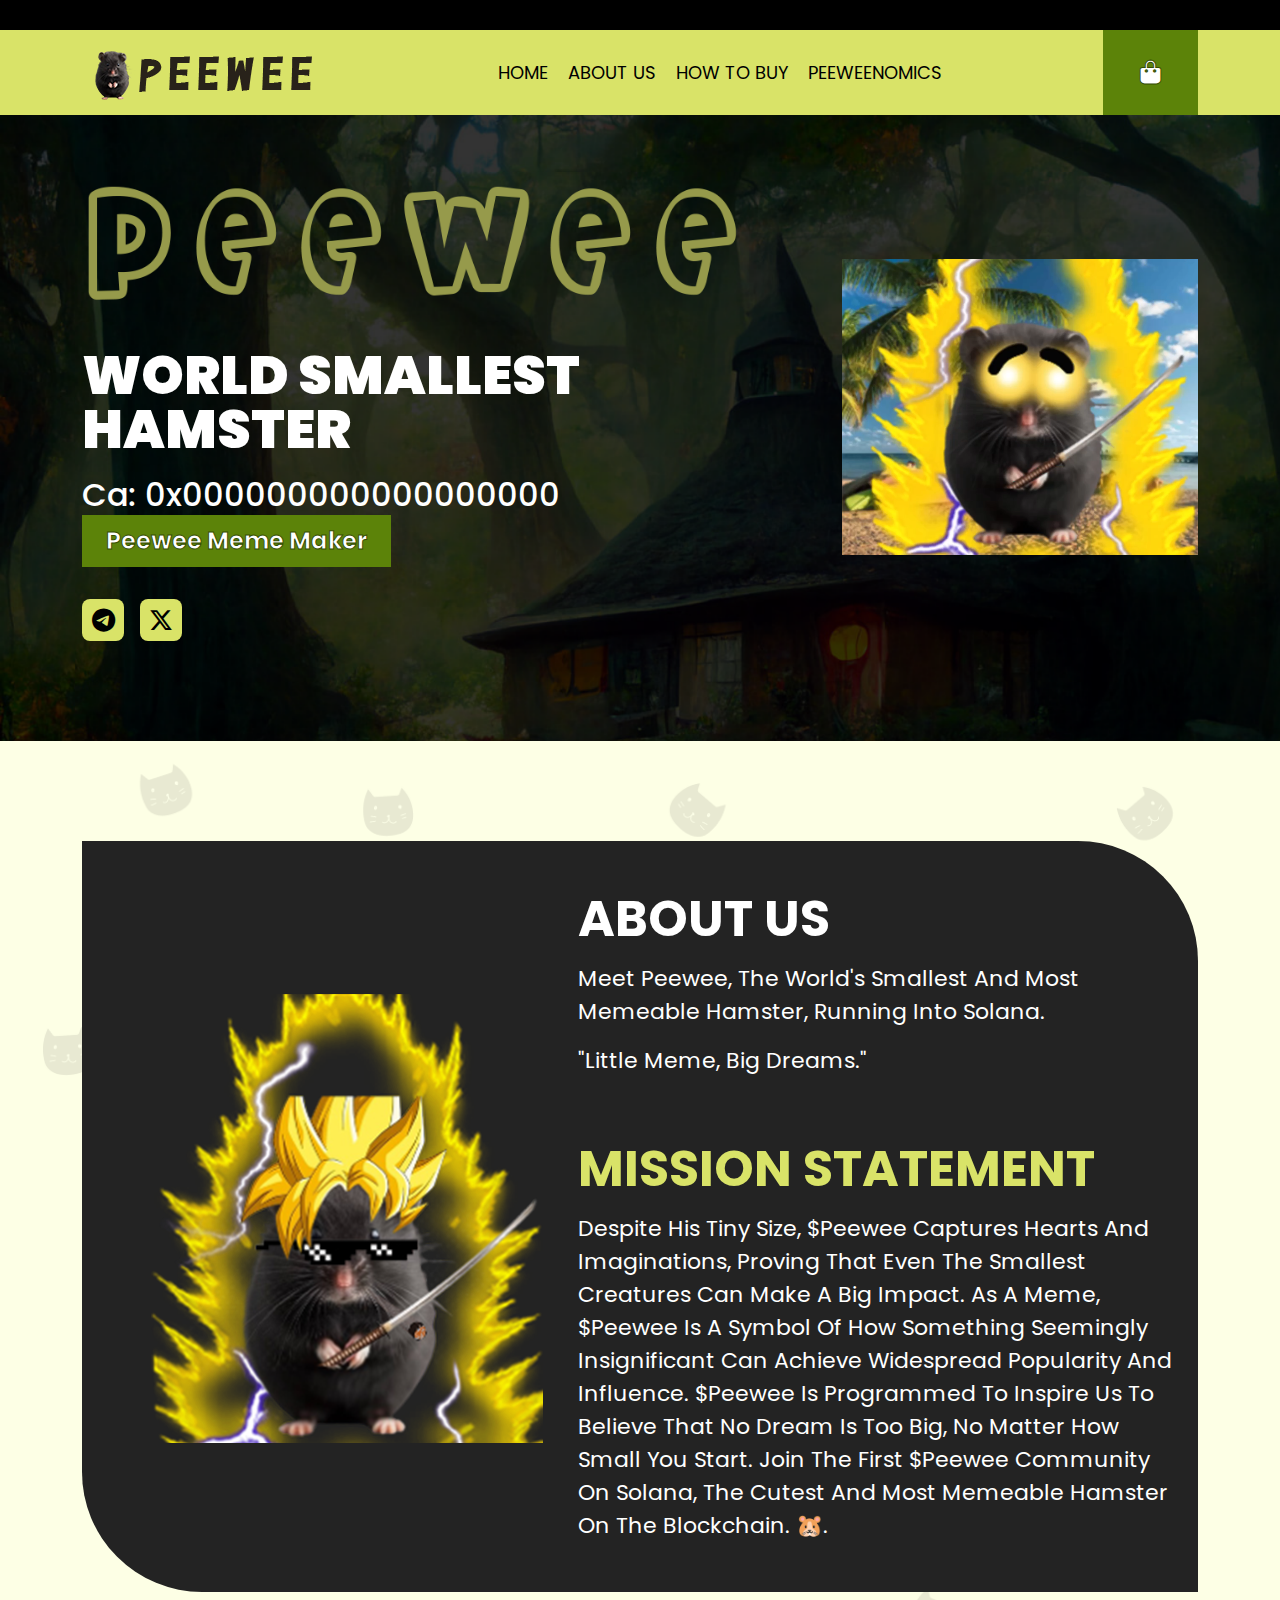
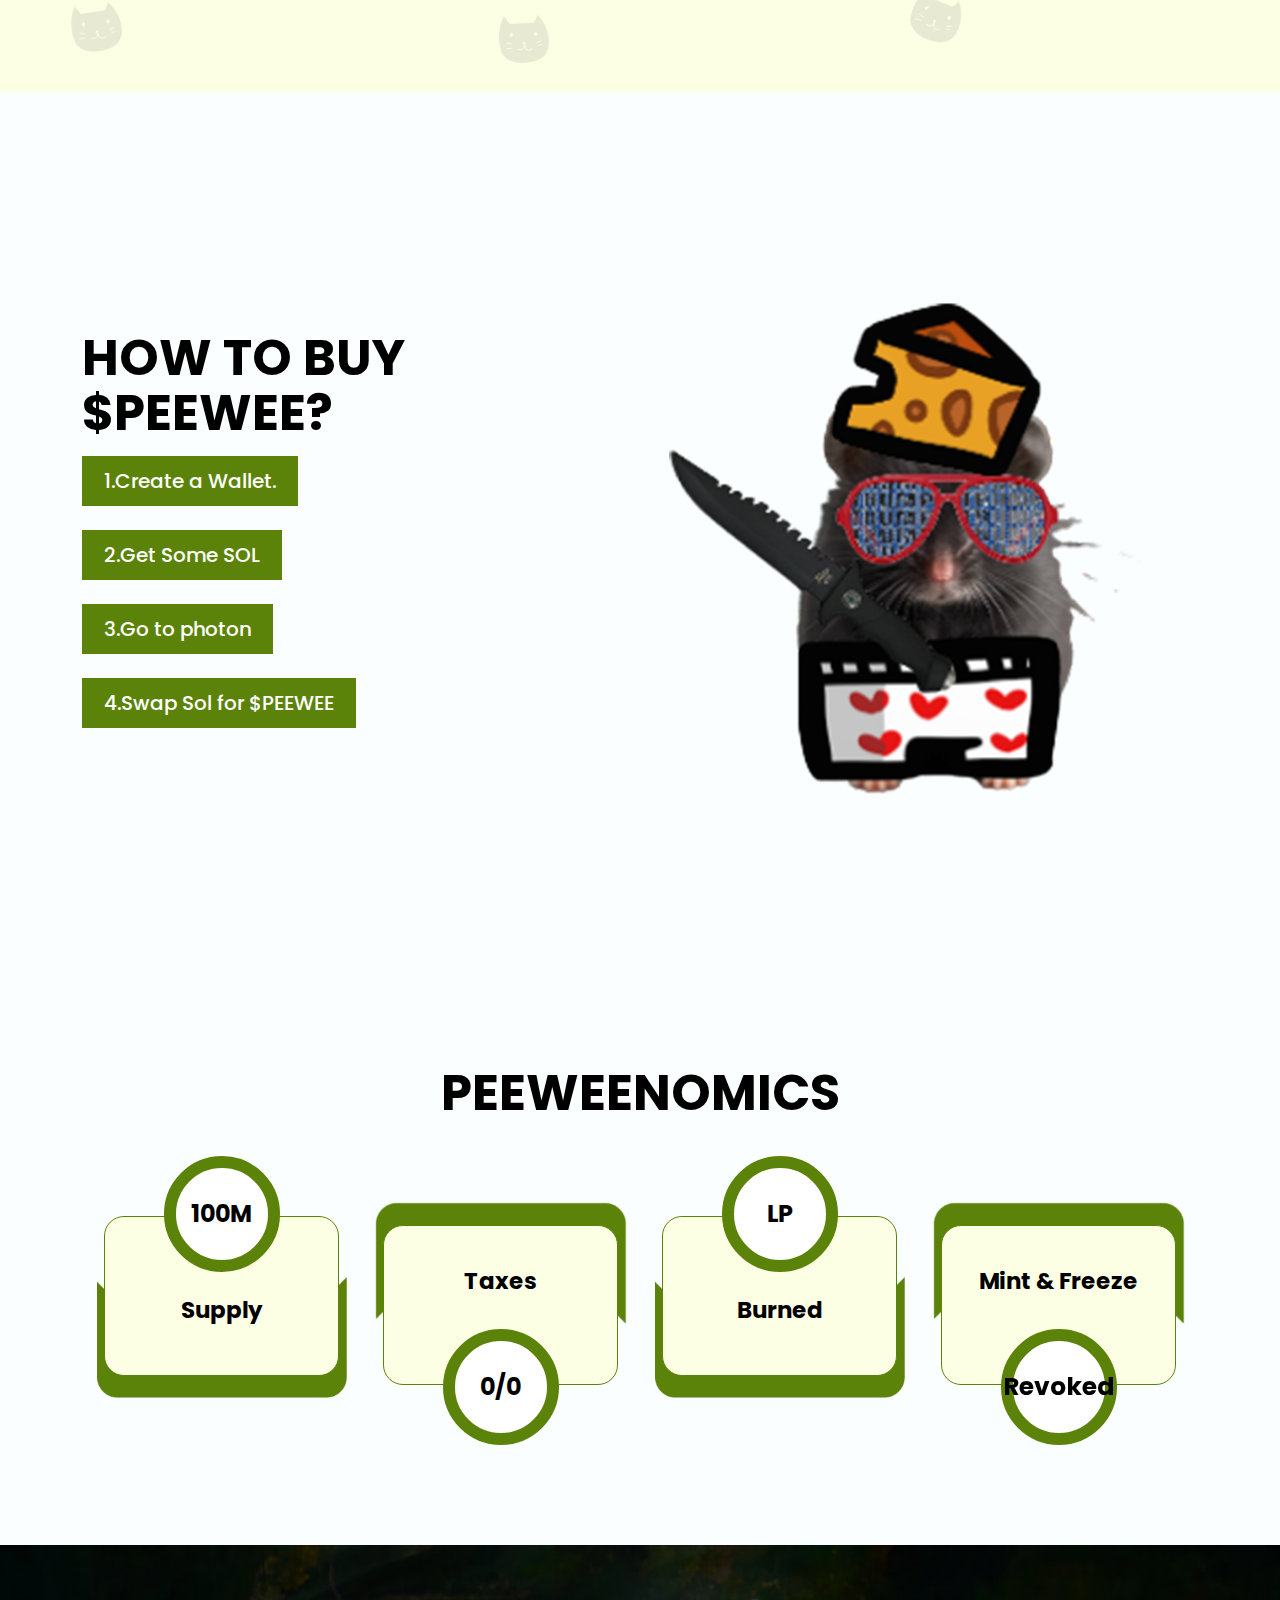
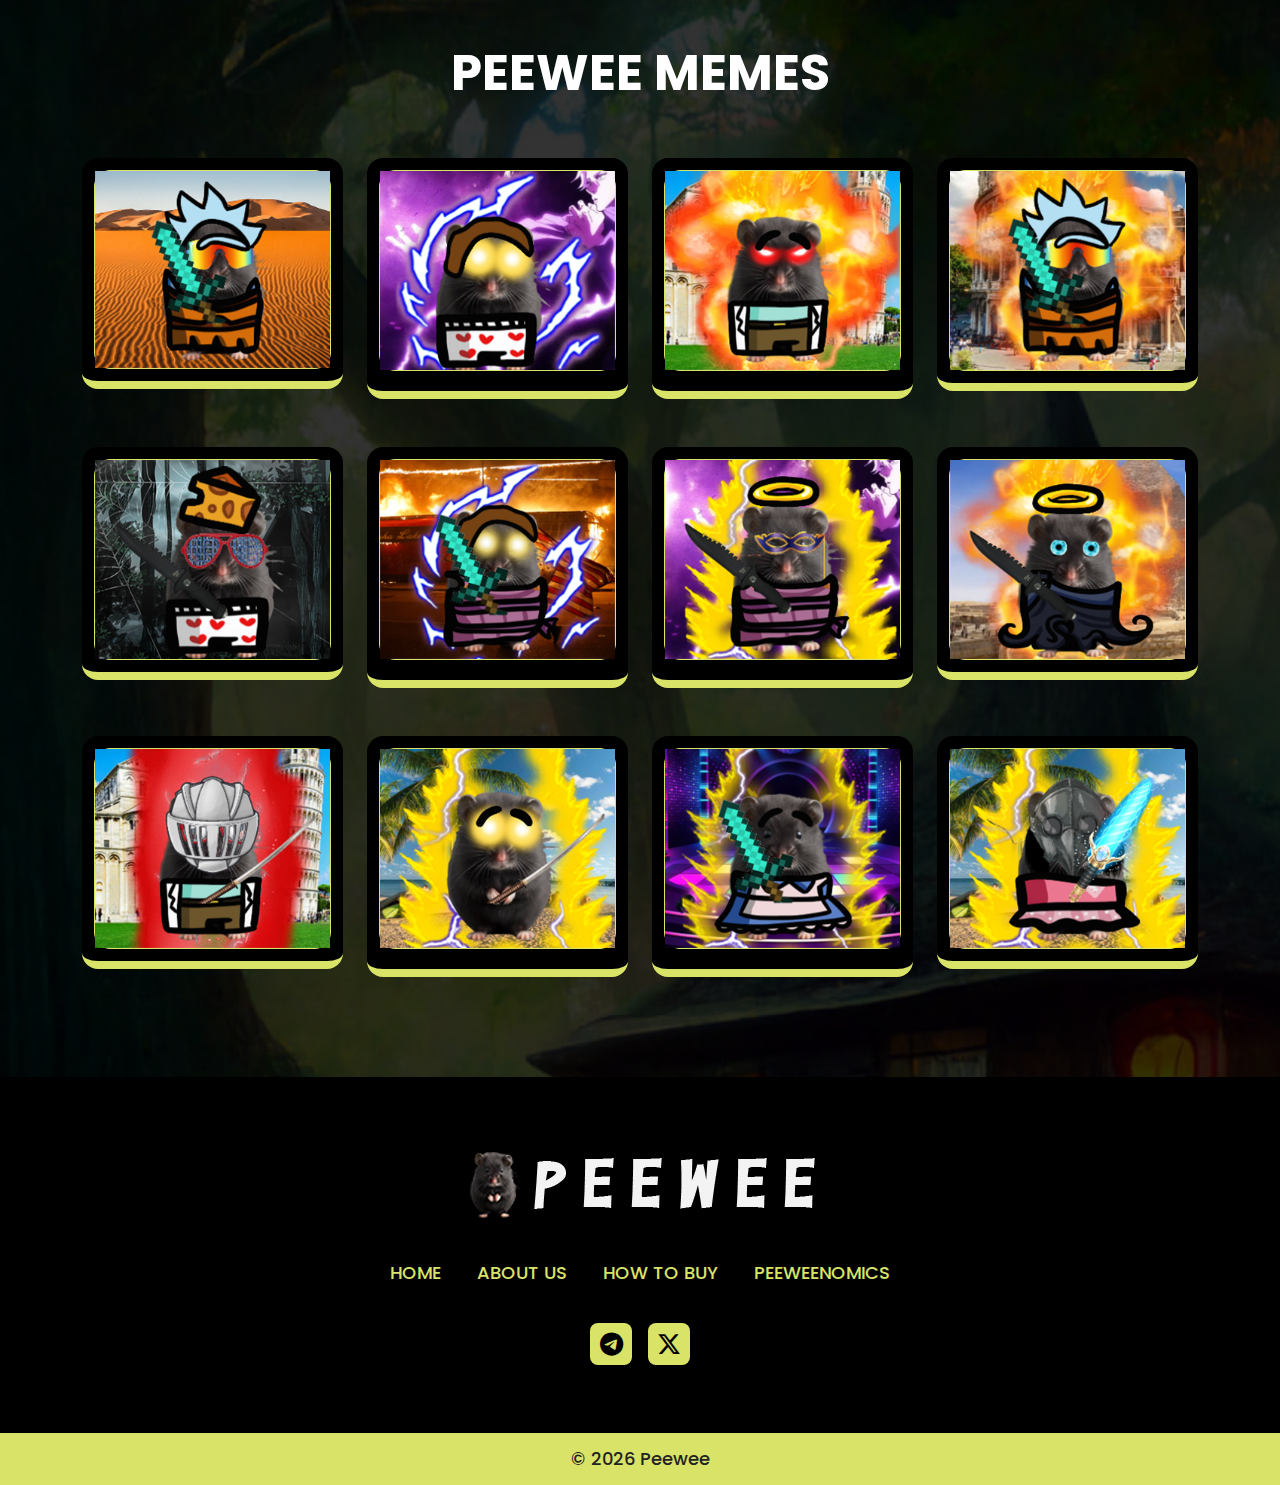
==== commit 24654180: "a" ====
--- a/index.html
+++ b/index.html
@@ -85,8 +85,10 @@
                 </div>
                 <div class="col-lg-4">
                     <div class="banner-elem">
-                        <img src="assets/images/banner-elem.png" class="img-fluid" alt="">
-                    </div>
+                        <video class="img-fluid" autoplay muted loop>
+                            <source src="assets/images/IMG_4787.MP4" type="video/mp4">
+                            Your browser does not support the video tag.
+                        </video>                    </div>
                 </div>
             </div>
         </div>
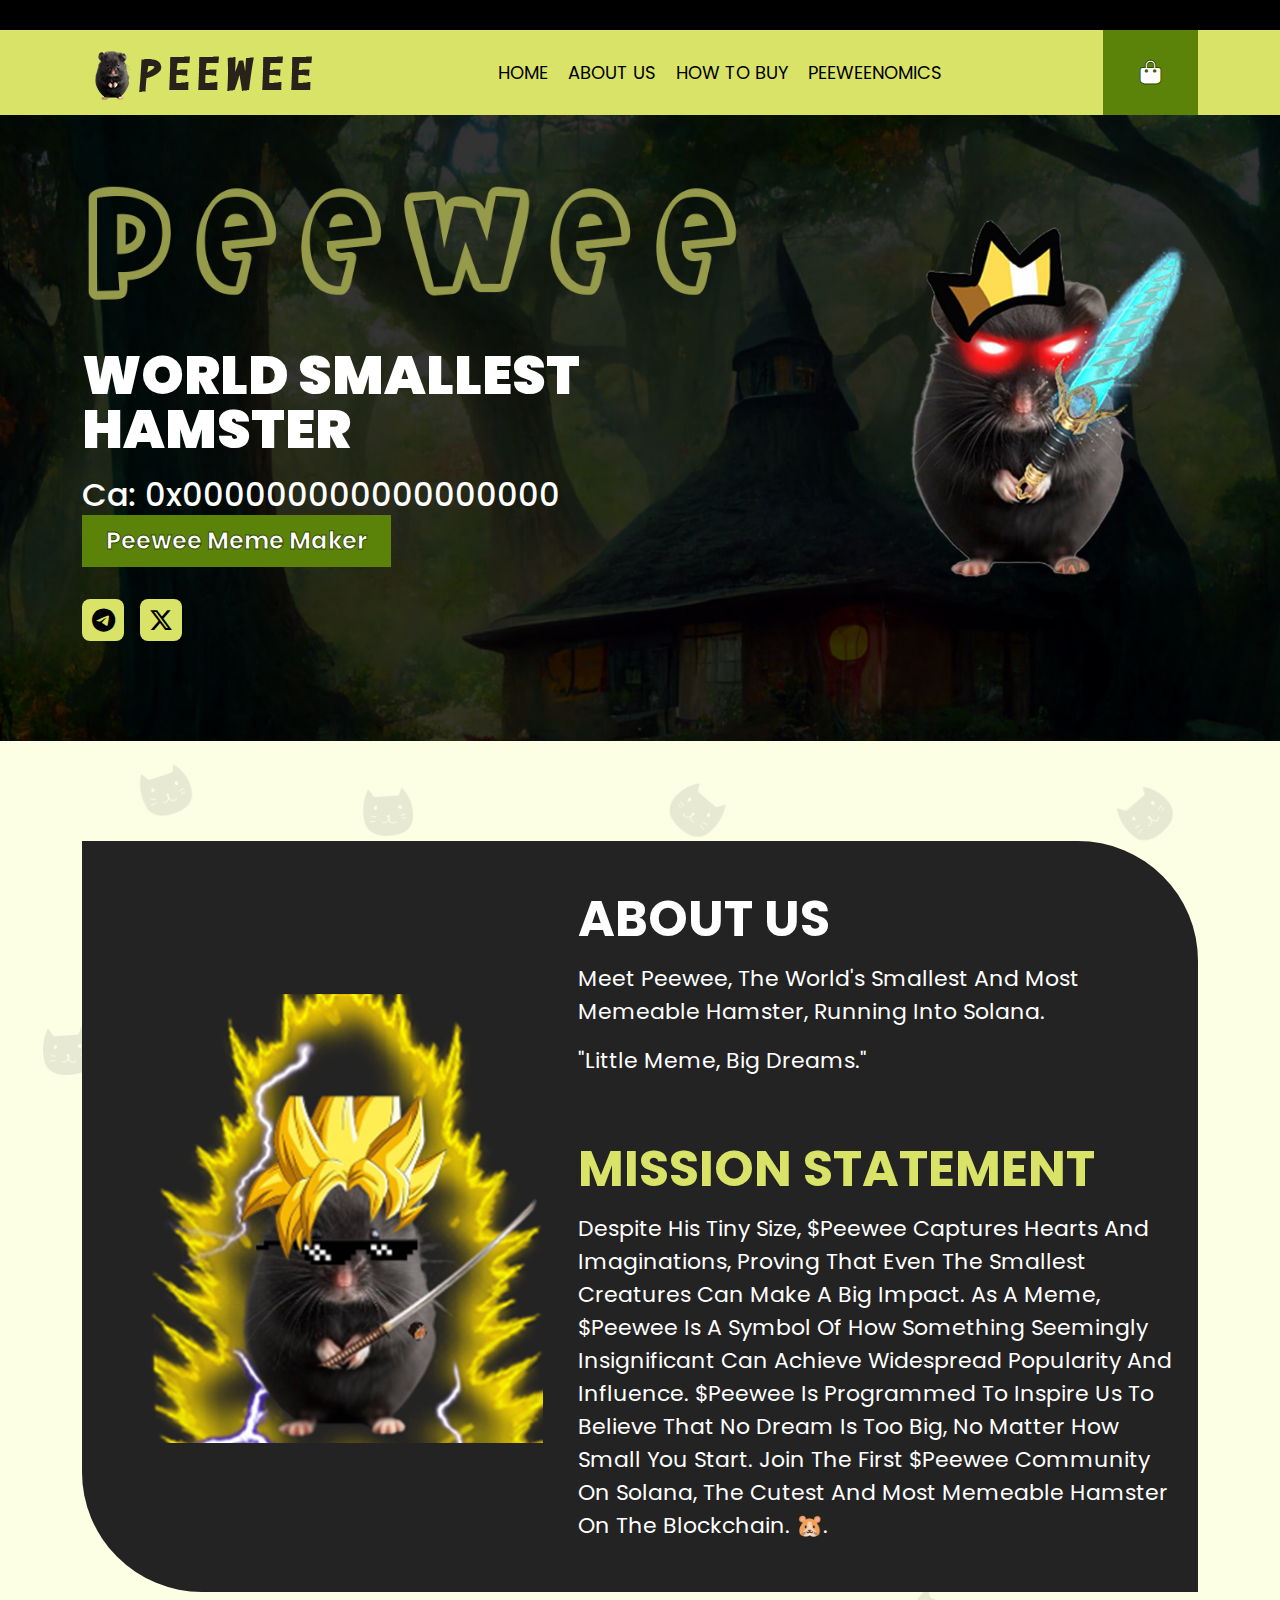
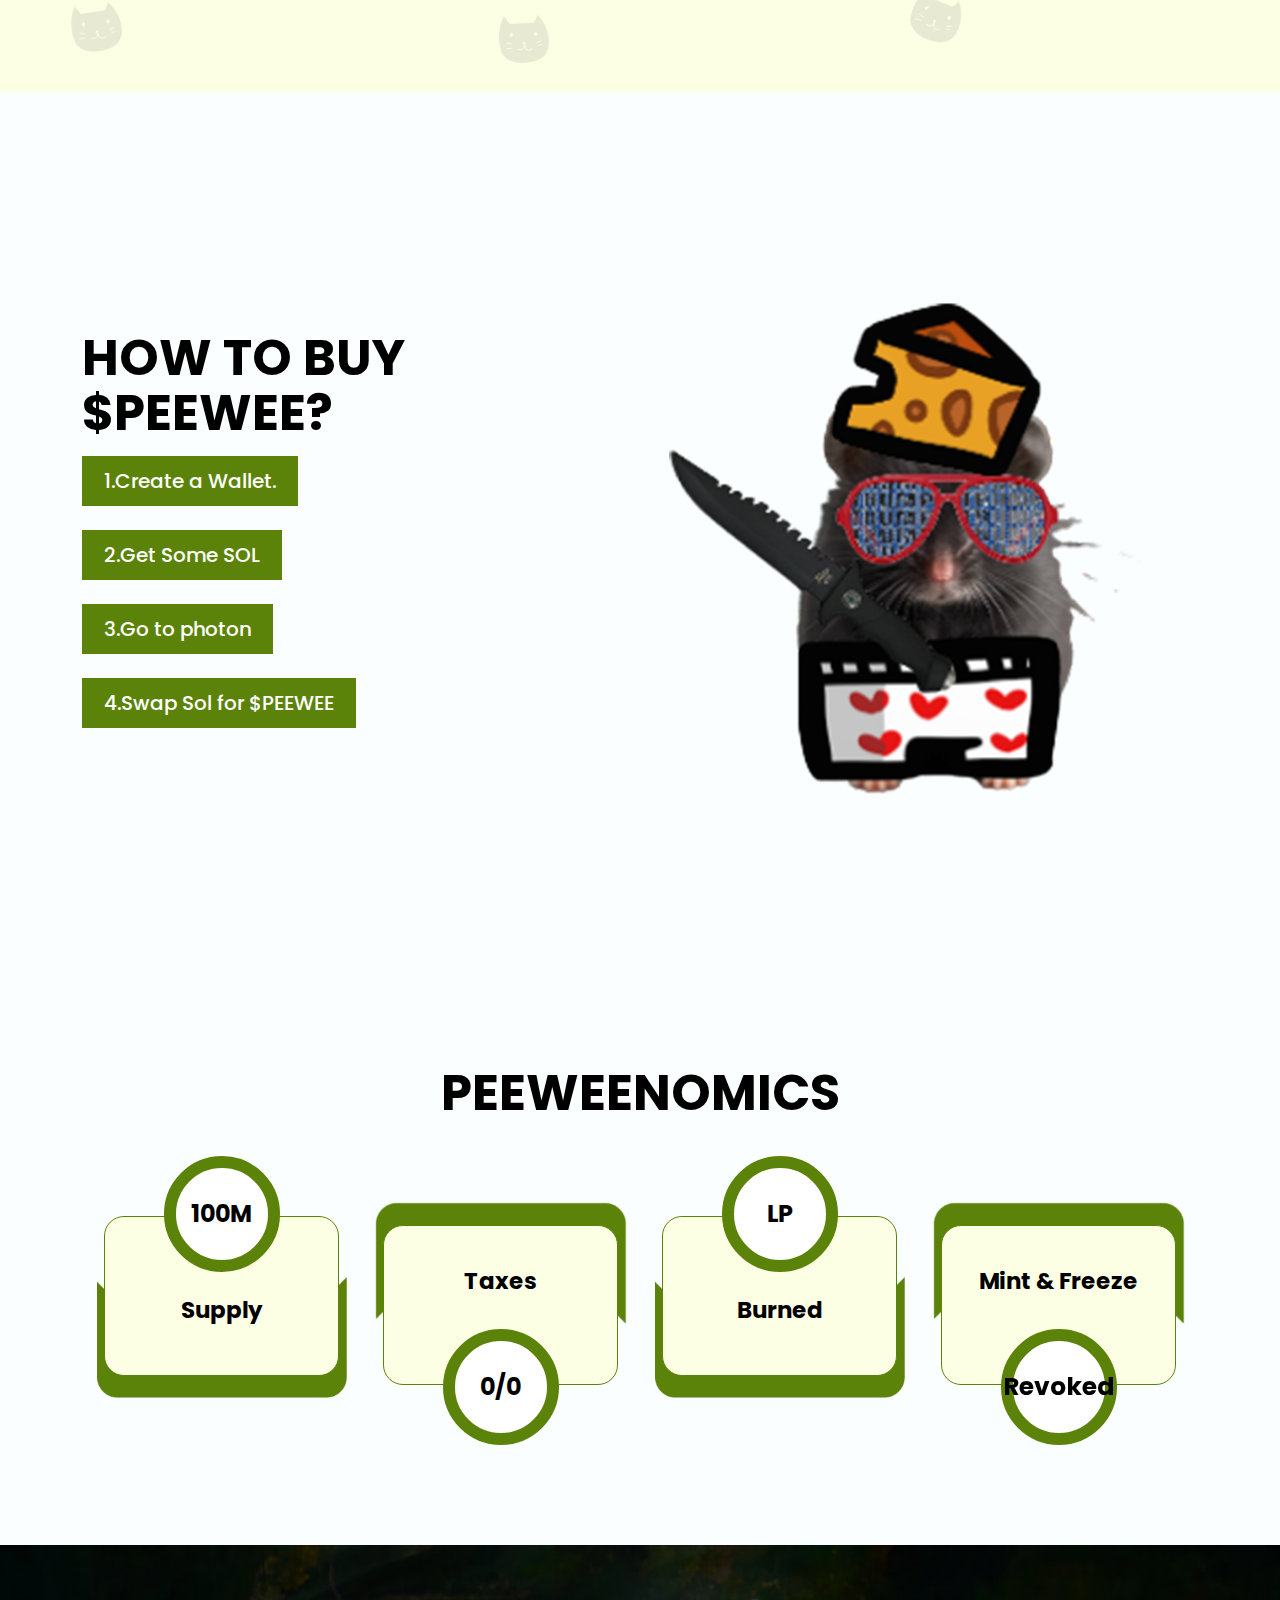
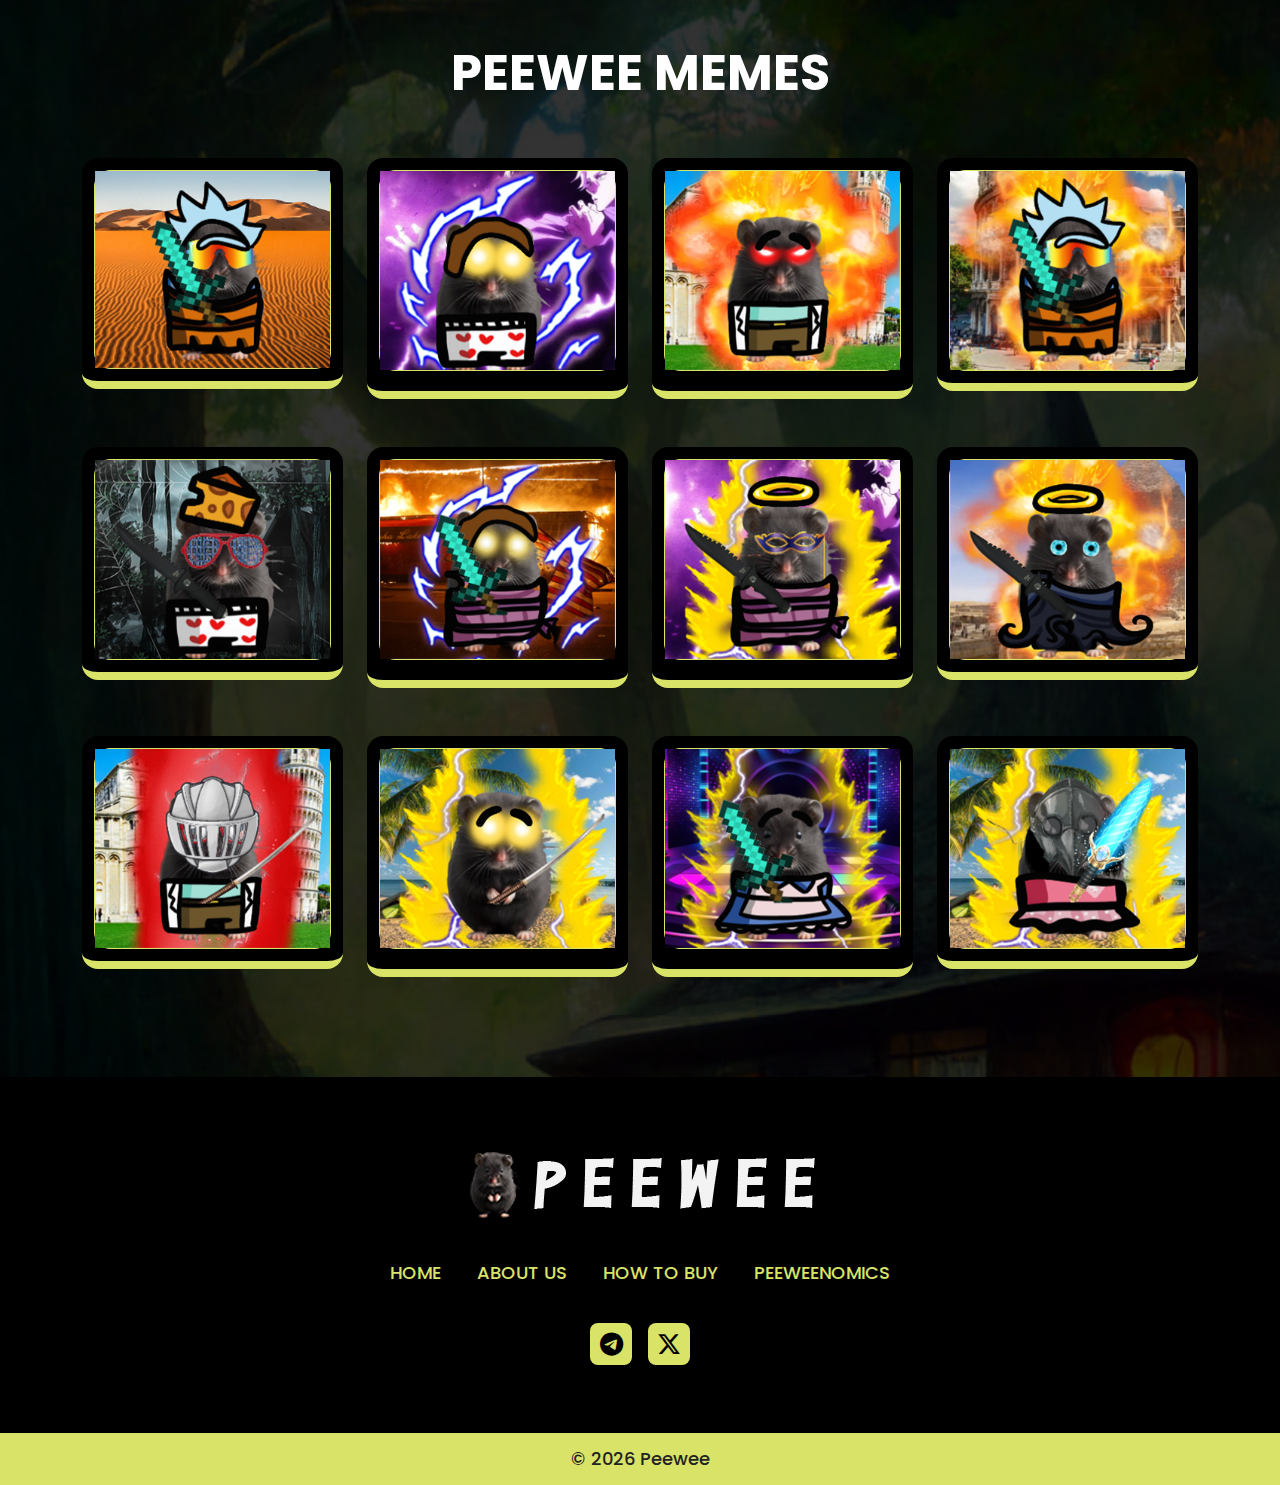
==== commit db3d69d4: "a" ====
--- a/index.html
+++ b/index.html
@@ -85,10 +85,8 @@
                 </div>
                 <div class="col-lg-4">
                     <div class="banner-elem">
-                        <video class="img-fluid" autoplay muted loop>
-                            <source src="assets/images/IMG_4787.MP4" type="video/mp4">
-                            Your browser does not support the video tag.
-                        </video>                    </div>
+                        <img src="assets/images/banner-elem.png" class="img-fluid" alt="">
+                    </div>
                 </div>
             </div>
         </div>
